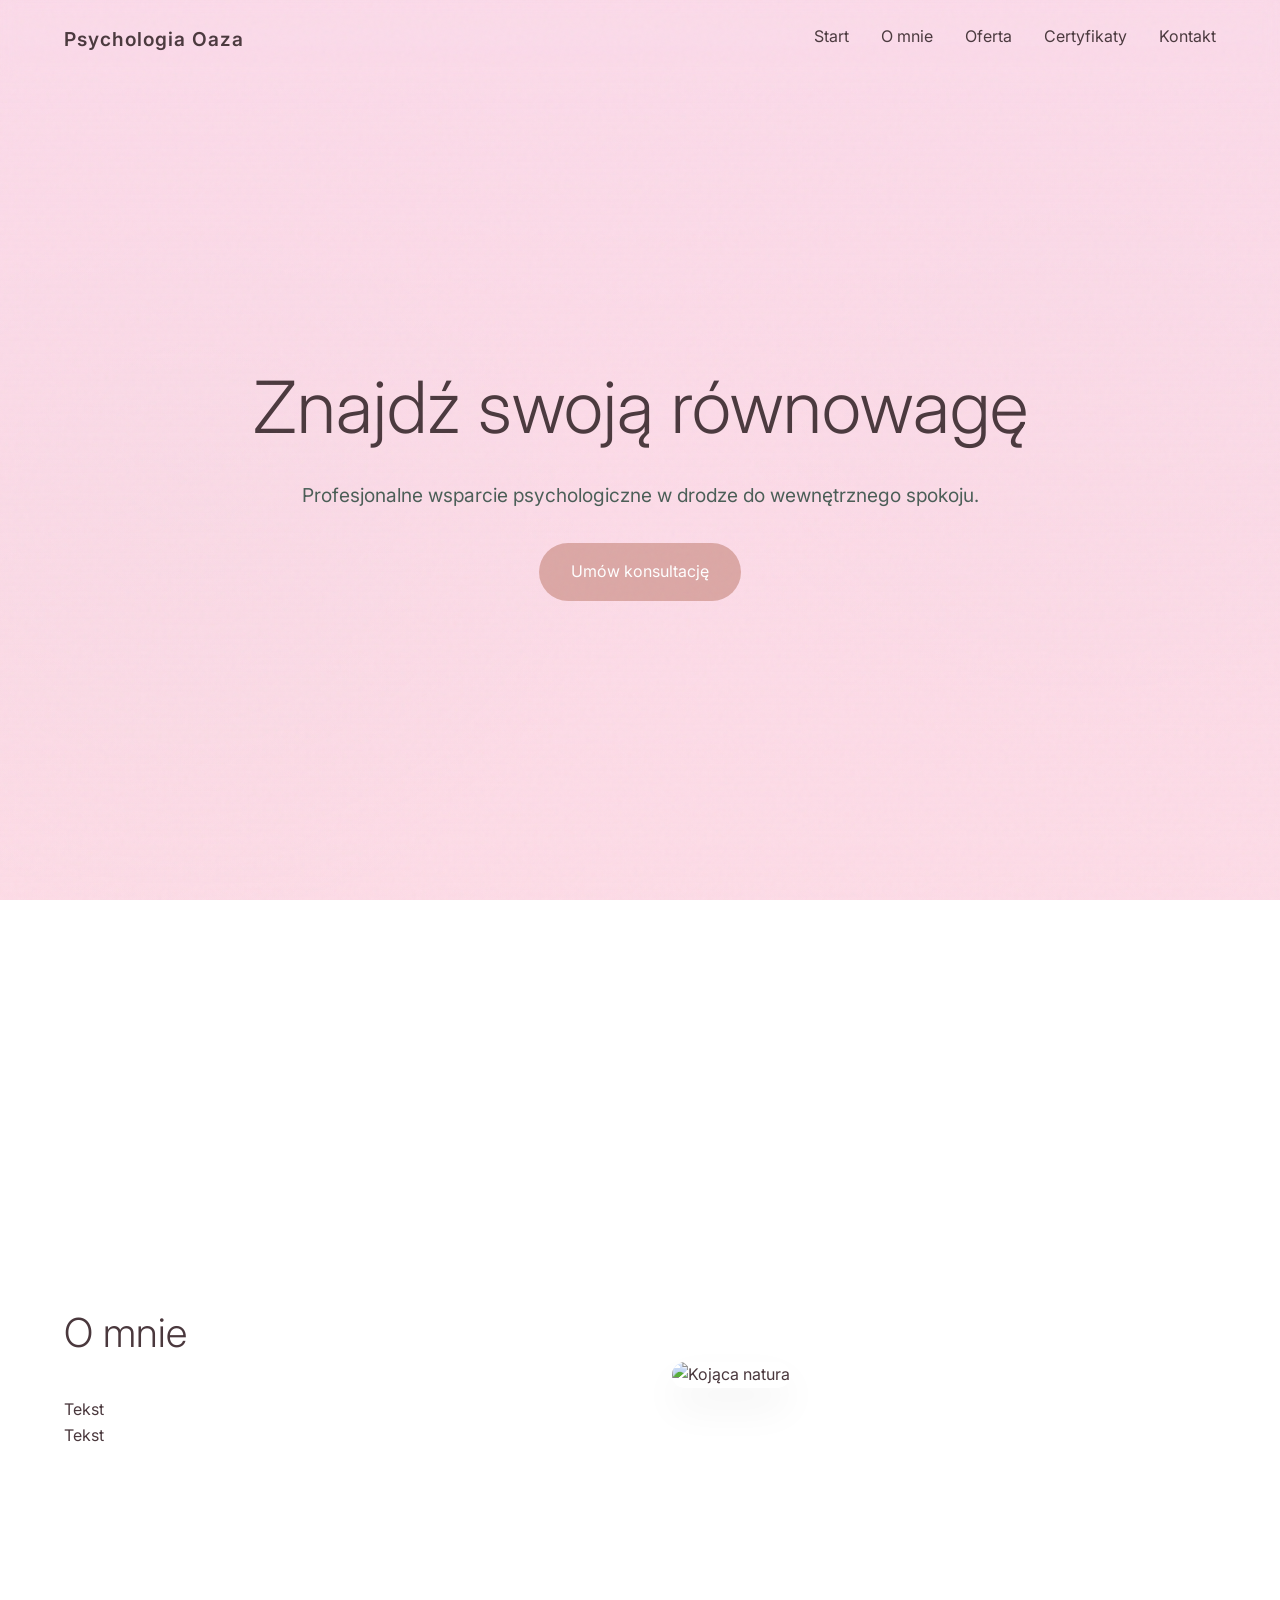
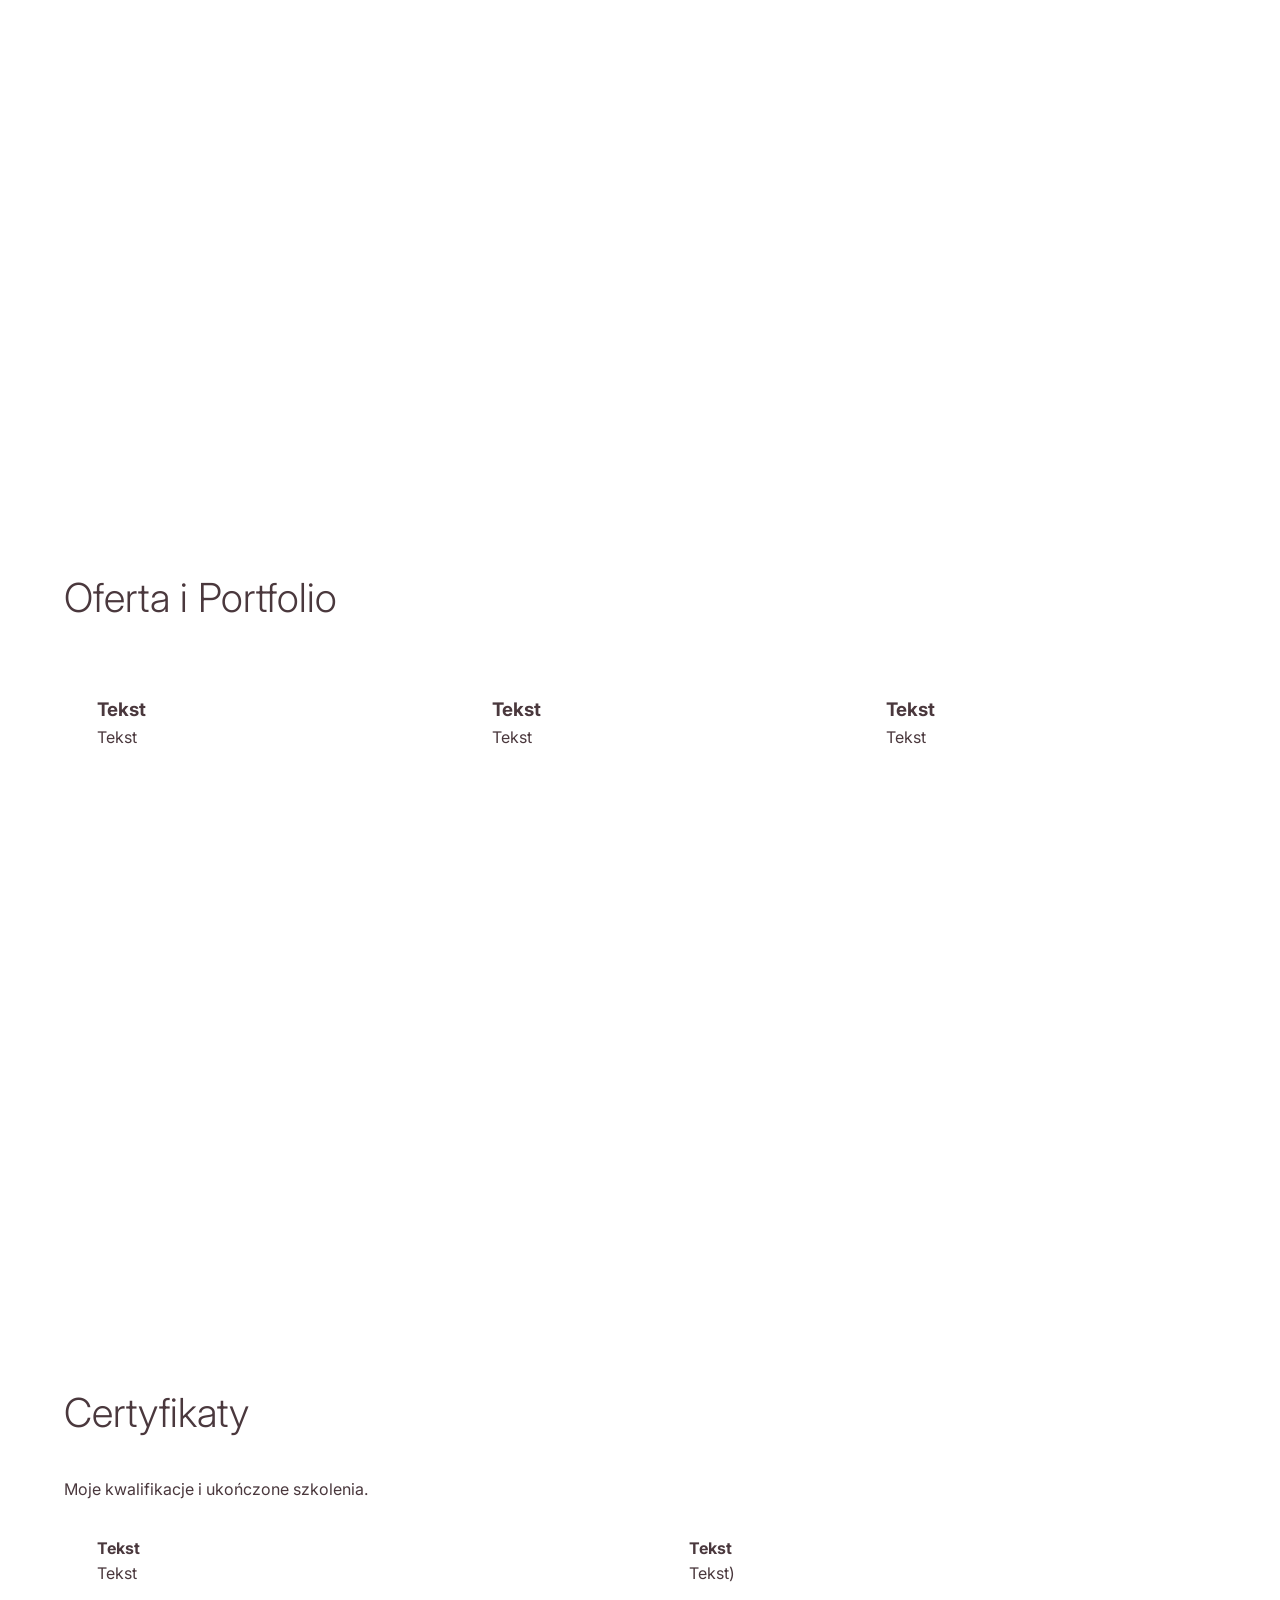
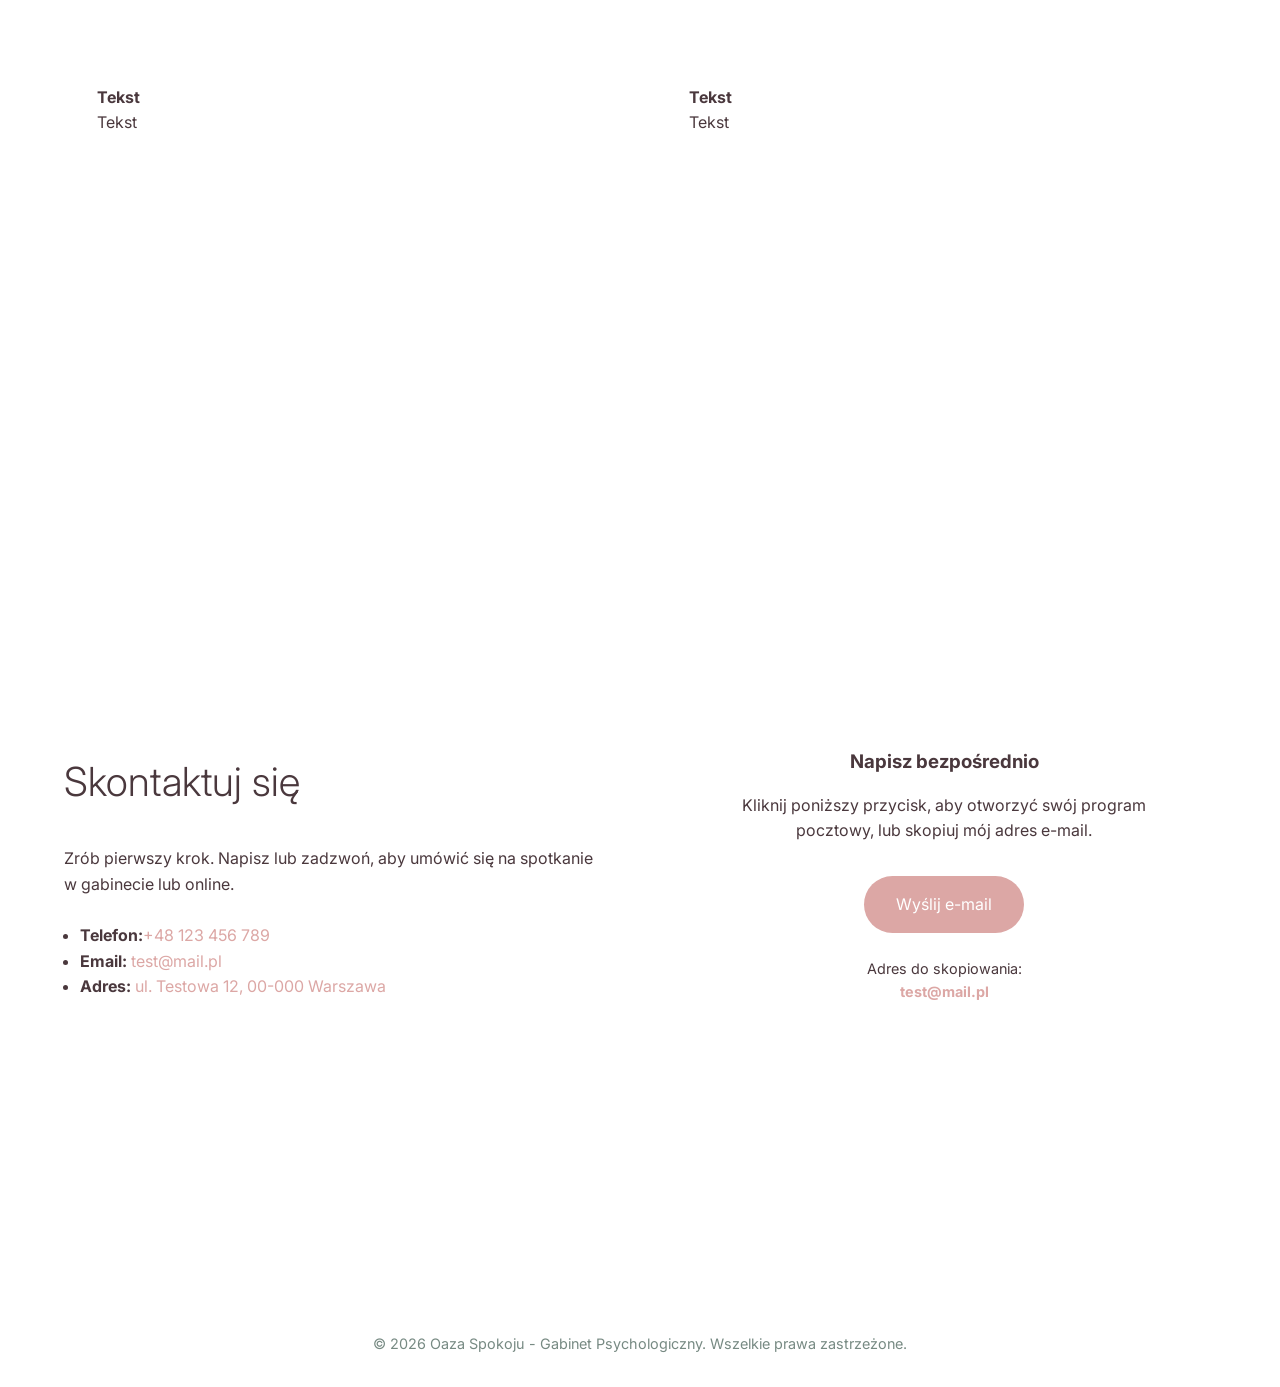
==== index.html @ 4f784d4c "Pierwsza wersja strony testowa" ====
<!DOCTYPE html>
<html lang="pl">
<head>
    <meta charset="UTF-8">
    <meta name="viewport" content="width=device-width, initial-scale=1.0">
    <title>Oaza Spokoju | Psycholog</title>
    <link rel="stylesheet" href="style.css">
    <link href="https://fonts.googleapis.com/css2?family=Inter:wght@300;400;600&display=swap" rel="stylesheet">
</head>
<body>

    <nav class="navbar">
        <a href="#home" class="logo">Psychologia Oaza</a>
        <ul class="nav-links">
            <li><a href="#home">Start</a></li>
            <li><a href="#o-mnie">O mnie</a></li>
            <li><a href="#oferta">Oferta</a></li>
            <li><a href="#certyfikaty">Certyfikaty</a></li>
            <li><a href="#kontakt">Kontakt</a></li>
        </ul>
    </nav>

    <header id="home" class="hero section fade-in">
        <div class="hero-content">
            <h1>Znajdź swoją równowagę</h1>
            <p>Profesjonalne wsparcie psychologiczne w drodze do wewnętrznego spokoju.</p>
            <a href="#kontakt" class="btn">Umów konsultację</a>
        </div>
    </header>

    <section id="o-mnie" class="section fade-in">
        <div class="container dual-col">
            <div class="text-content">
                <h2>O mnie</h2>
                <p>Tekst</p>
                <p>Tekst</p>
            </div>
            <div class="image-content">
                <img src="https://images.unsplash.com/photo-1518173946687-a4c8892bbd9f?auto=format&fit=crop&w=800&q=80" alt="Kojąca natura">
            </div>
        </div>
    </section>

    <section id="oferta" class="section fade-in">
        <div class="container">
            <h2>Oferta i Portfolio</h2>
            <div class="grid-3">
                <div class="card">
                    <h3>Tekst</h3>
                    <p>Tekst</p>
                </div>
                <div class="card">
                    <h3>Tekst</h3>
                    <p>Tekst</p>
                </div>
                <div class="card">
                    <h3>Tekst</h3>
                    <p>Tekst</p>
                </div>
            </div>
        </div>
    </section>

    <section id="certyfikaty" class="section fade-in">
        <div class="container">
            <h2>Certyfikaty</h2>
            <p class="subtitle">Moje kwalifikacje i ukończone szkolenia.</p>
            <div class="grid-2">
                <div class="cert-item">
                    <h4>Tekst</h4>
                    <p>Tekst</p>
                </div>
                <div class="cert-item">
                    <h4>Tekst</h4>
                    <p>Tekst)</p>
                </div>
                <div class="cert-item">
                    <h4>Tekst</h4>
                    <p>Tekst</p>
                </div>
                <div class="cert-item">
                    <h4>Tekst</h4>
                    <p>Tekst</p>
                </div>
            </div>
        </div>
    </section>

    <section id="kontakt" class="section fade-in">
        <div class="container dual-col">
            <div class="text-content">
                <h2>Skontaktuj się</h2>
                <p>Zrób pierwszy krok. Napisz lub zadzwoń, aby umówić się na spotkanie w gabinecie lub online.</p>
                <br>
                <div style="margin-left: 1rem;">
                <ul class="contact-info">
                    <li><strong>Telefon:</strong><a style="color: var(--accent); user-select: all;">+48 123 456 789</a></li>
                    <li><strong>Email:</strong> <a style="color: var(--accent); user-select: all;">test@mail.pl</a></li>
                    <li><strong>Adres:</strong> <a style="color: var(--accent); user-select: all;">ul. Testowa 12, 00-000 Warszawa</a></li>
                </ul>
                </div>
            </div>
            <div class="form-content">
                <div class="card" style="text-align: center; padding: 3rem 2rem;">
                    <h3 style="margin-bottom: 1rem;">Napisz bezpośrednio</h3>
                    <p style="margin-bottom: 2rem;">Kliknij poniższy przycisk, aby otworzyć swój program pocztowy, lub skopiuj mój adres e-mail.</p>
        
                    <a href="mailto:test@mail.pl?subject=Konsultacja psychologiczna" class="btn">
                     Wyślij e-mail
                    </a>
        
                    <p style="margin-top: 1.5rem; font-size: 0.9rem;">
                         Adres do skopiowania:<br>
                    <strong style="color: var(--accent); user-select: all;">test@mail.pl</strong>
                    </p>
                </div>
            </div>
        </div>
    </section>

    <footer>
        <p>&copy; 2026 Oaza Spokoju - Gabinet Psychologiczny. Wszelkie prawa zastrzeżone.</p>
    </footer>

    <script src="script.js"></script>
</body>
</html>
---- style.css ----
:root {
    /* Paleta: Pastelowa Akwarela / Różana Oaza */
    --bg-color: #fdfafb;         /* Bardzo jasny, rozbielony pudrowy róż */
    --text-main: #4a383d;        /* Głęboki, zgaszony brudny róż/brąz do tekstów */
    --accent: #dca7a5;           /* Ciepły, pastelowy różowy (przyciski, akcenty) */
    --card-bg: rgba(255, 255, 255, 0.6); /* Mleczne szkło pasujące do jasnego tła */
    --font: 'Inter', -apple-system, BlinkMacSystemFont, sans-serif;
}
* {
    margin: 0;
    padding: 0;
    box-sizing: border-box;
}

body {
    font-family: var(--font);
    color: var(--text-main);
    line-height: 1.6;
    scroll-behavior: smooth;
    overflow-x: hidden;
    
    /* Ustawienia wysokości i tła */
    min-height: 100vh;
    background: linear-gradient(-45deg, #fdfafb, #fbdae9, #ffc3d28e, #ffc8d296);
    background-size: 400% 400%;
    background-attachment: fixed; /* <-- To jest kluczowe! Zamraża gradient w oknie */
    animation: oddychanie 15s ease infinite;
}

/* Nawigacja Glassmorphism */
.navbar {
    position: fixed;
    top: 0;
    width: 100%;
    display: flex;
    justify-content: space-between;
    padding: 1.5rem 5%;
    background: #f4cbdd); /* Jasne, różane tło */
    backdrop-filter: blur(7px);
    -webkit-backdrop-filter: blur(7px);
    z-index: 1000;
}

.logo {
    font-weight: 600;
    font-size: 1.2rem;
    letter-spacing: 1px;
    text-decoration: none; /* Usuwa domyślne podkreślenie linku */
    color: var(--text-main); /* Wymusza kolor zgodny z resztą strony */
}

.nav-links {
    list-style: none;
    display: flex;
    gap: 2rem;
}

.nav-links a {
    text-decoration: none;
    color: var(--text-main);
    font-weight: 400;
    transition: color 0.3s ease;
}

.nav-links a:hover {
    color: var(--accent);
}

/* Sekcje */
.section {
    min-height: 100vh;
    padding: 100px 5% 50px;
    display: flex;
    align-items: center;
    justify-content: center;
}

.container {
    max-width: 1200px;
    width: 100%;
    margin: 0 auto;
}

.hero {
    background-image: linear-gradient(#fbdae9, #fbdae977), url('https://images.unsplash.com/photo-1605721911519-3dfeb3be25e7?auto=format&fit=crop&w=1920&q=80');
    background-size: cover;
    background-position: center;
    background-attachment: fixed;
    text-align: center;
}

/* Hero Section */
.hero h1 {
    font-size: 4.5rem;
    font-weight: 300;
    margin-bottom: 1rem;
    color: var(--text-main);
    text-shadow: none; /* Usuwamy czarny cień, który pasował tylko do Dark Mode */
}

.hero p {
    font-size: 1.2rem;
    margin-bottom: 2.5rem;
    color: #8c7379; /* Ciemniejszy, ciepły, zgaszony róż dla lepszej czytelności */
}

.hero p {
    font-size: 1.2rem;
    margin-bottom: 2rem;
    color: #4a5d56;
}

.btn {
    display: inline-block;
    padding: 1rem 2rem;
    background-color: var(--accent);
    color: white;
    text-decoration: none;
    border-radius: 30px;
    border: none;
    cursor: pointer;
    transition: transform 0.3s ease, box-shadow 0.3s ease;
}

.btn:hover {
    transform: translateY(-3px);
    box-shadow: 0 10px 20px rgba(94, 139, 126, 0.2);
}

/* Typografia */
h2 {
    font-size: 2.5rem;
    font-weight: 300;
    margin-bottom: 2rem;
}

/* Układy Grid/Flex */
.dual-col {
    display: grid;
    grid-template-columns: 1fr 1fr;
    gap: 4rem;
    align-items: center;
}

.image-content img {
    width: 100%;
    border-radius: 20px;
    box-shadow: 0 20px 40px rgba(0,0,0,0.05);
}

.grid-3 {
    display: grid;
    grid-template-columns: repeat(auto-fit, minmax(300px, 1fr));
    gap: 2rem;
}

.grid-2 {
    display: grid;
    grid-template-columns: repeat(auto-fit, minmax(400px, 1fr));
    gap: 2rem;
}

/* Karty i Formularze */
.card, .cert-item {
    background: var(--card-bg);
    padding: 2rem;
    border-radius: 20px;
    backdrop-filter: blur(5px);
    border: 1px solid rgba(255,255,255,0.5);
    transition: transform 0.4s ease, background 0.4s ease;
}

.card:hover, .cert-item:hover {
    transform: translateY(-10px);
    background: rgba(255, 255, 255, 0.08); /* Lekkie rozjaśnienie ciemnego szkła */
}

form {
    display: flex;
    flex-direction: column;
    gap: 1rem;
}

input, textarea {
    width: 100%;
    padding: 1.2rem;
    border: 1px solid rgba(74, 56, 61, 0.15);
    border-radius: 12px;
    background: rgba(255, 255, 255, 0.6);
    font-family: var(--font);
    font-size: 1rem;
    color: var(--text-main);
    outline: none;
    transition: border-color 0.3s ease, background 0.3s ease;
}

input:focus, textarea:focus {
    border-color: var(--accent);
}

footer {
    text-align: center;
    padding: 2rem;
    font-size: 0.9rem;
    color: #778a83;
}

/* Animacje Lusion-lite */
.fade-in {
    opacity: 0;
    transform: translateY(40px);
    transition: opacity 1s cubic-bezier(0.16, 1, 0.3, 1), transform 1s cubic-bezier(0.16, 1, 0.3, 1);
}

.fade-in.visible {
    opacity: 1;
    transform: translateY(0);
}

/* Responsywność */
@media (max-width: 768px) {
    .dual-col { grid-template-columns: 1fr; }
    .hero h1 { font-size: 2.5rem; }
    .nav-links { display: none; /* W wersji pro ukryte, można dodać hamburger menu */ }
}

/* Tworzy delikatne, rozmyte "światła" w tle */
body::before {
    content: "";
    position: fixed;
    top: 0; 
    left: 0;
    width: 100vw;
    height: 100vh;
    background: 
        radial-gradient(circle at 15% 50%, rgba(127, 174, 159, 0.08), transparent 40%),
        radial-gradient(circle at 85% 30%, rgba(127, 174, 159, 0.06), transparent 40%);
    z-index: -1; /* Trzyma poświaty pod tekstem */
    pointer-events: none;
}

/* Nakłada organiczny, elegancki mikroszum na całą stronę (jak w Lusion) */
body::after {
    content: "";
    position: fixed;
    top: 0; 
    left: 0; 
    width: 100%; 
    height: 100%;
    background-image: url("data:image/svg+xml,%3Csvg viewBox='0 0 200 200' xmlns='http://www.w3.org/2000/svg'%3E%3Cfilter id='noiseFilter'%3E%3CfeTurbulence type='fractalNoise' baseFrequency='0.85' numOctaves='3' stitchTiles='stitch'/%3E%3C/filter%3E%3Crect width='100%25' height='100%25' filter='url(%23noiseFilter)' opacity='0.04'/%3E%3C/svg%3E");
    pointer-events: none;
    z-index: 9999; /* Szum jest na samej górze, ale można przez niego klikać */
}
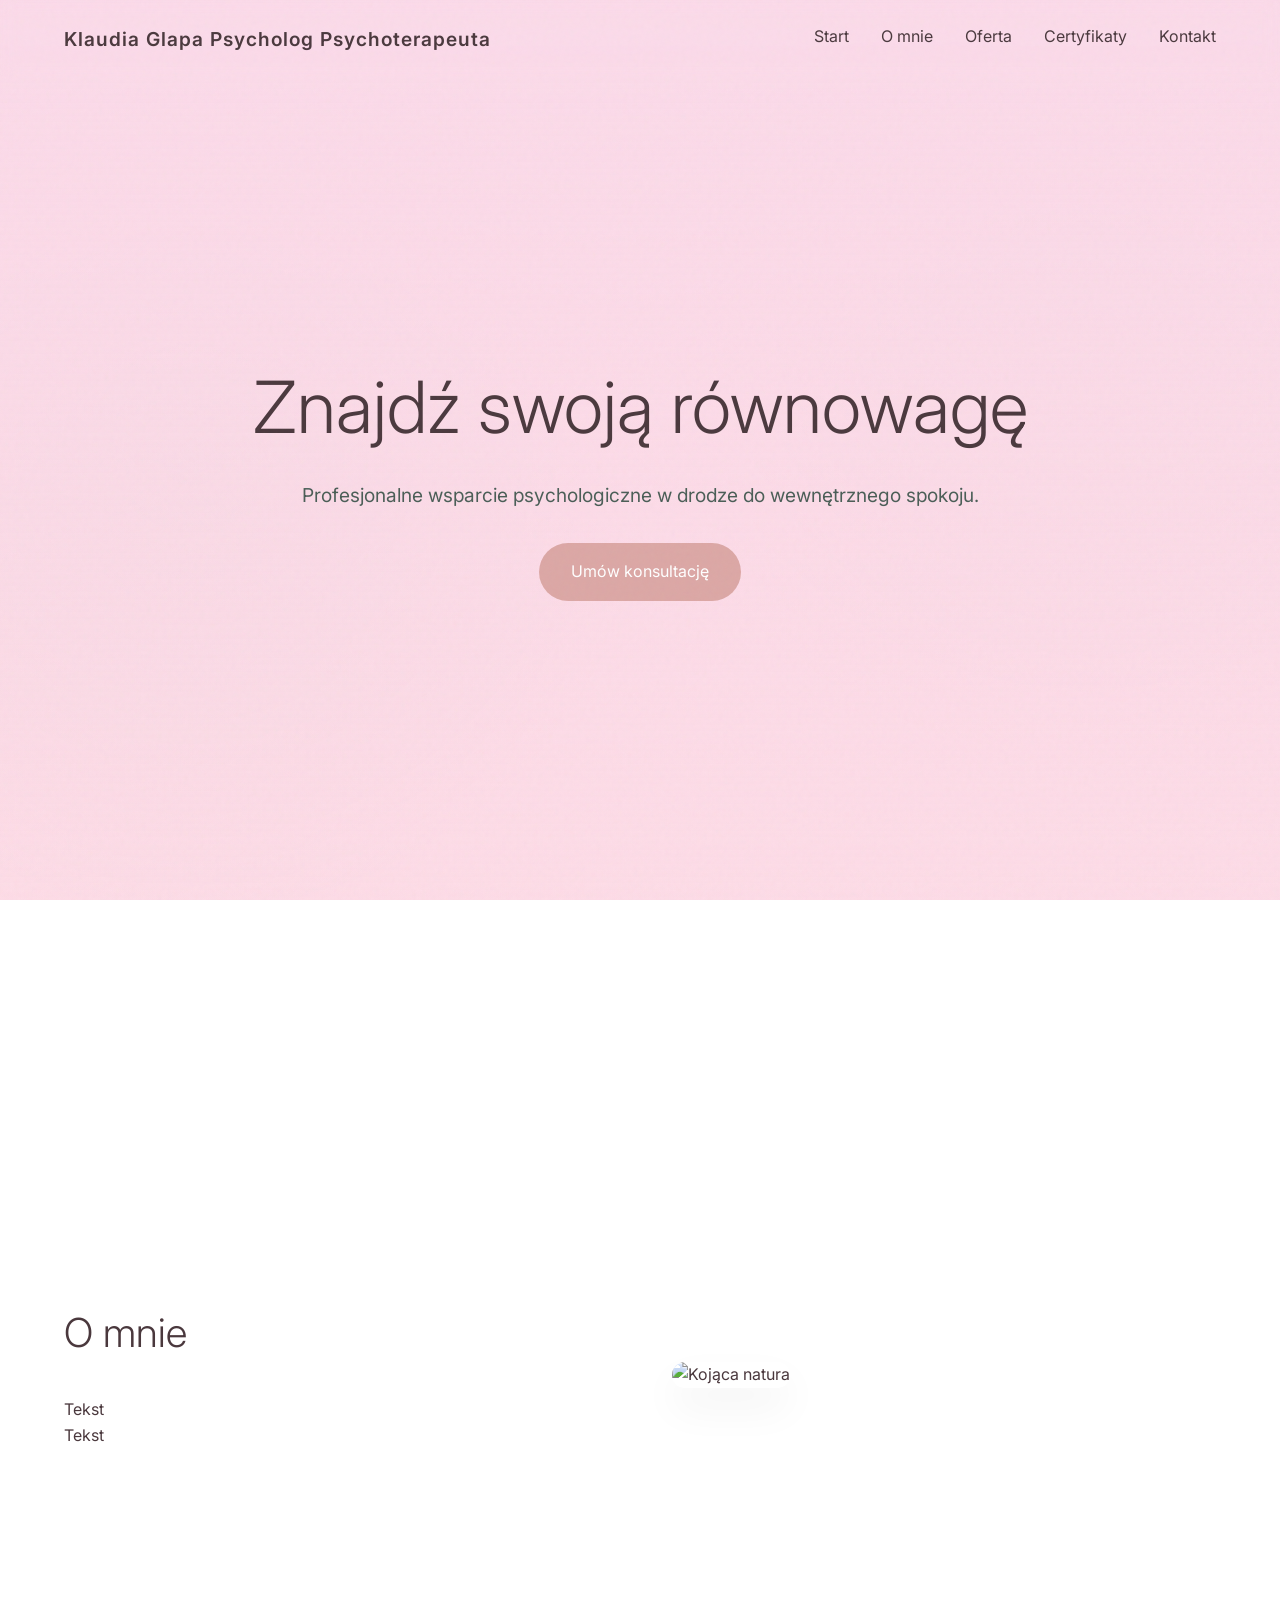
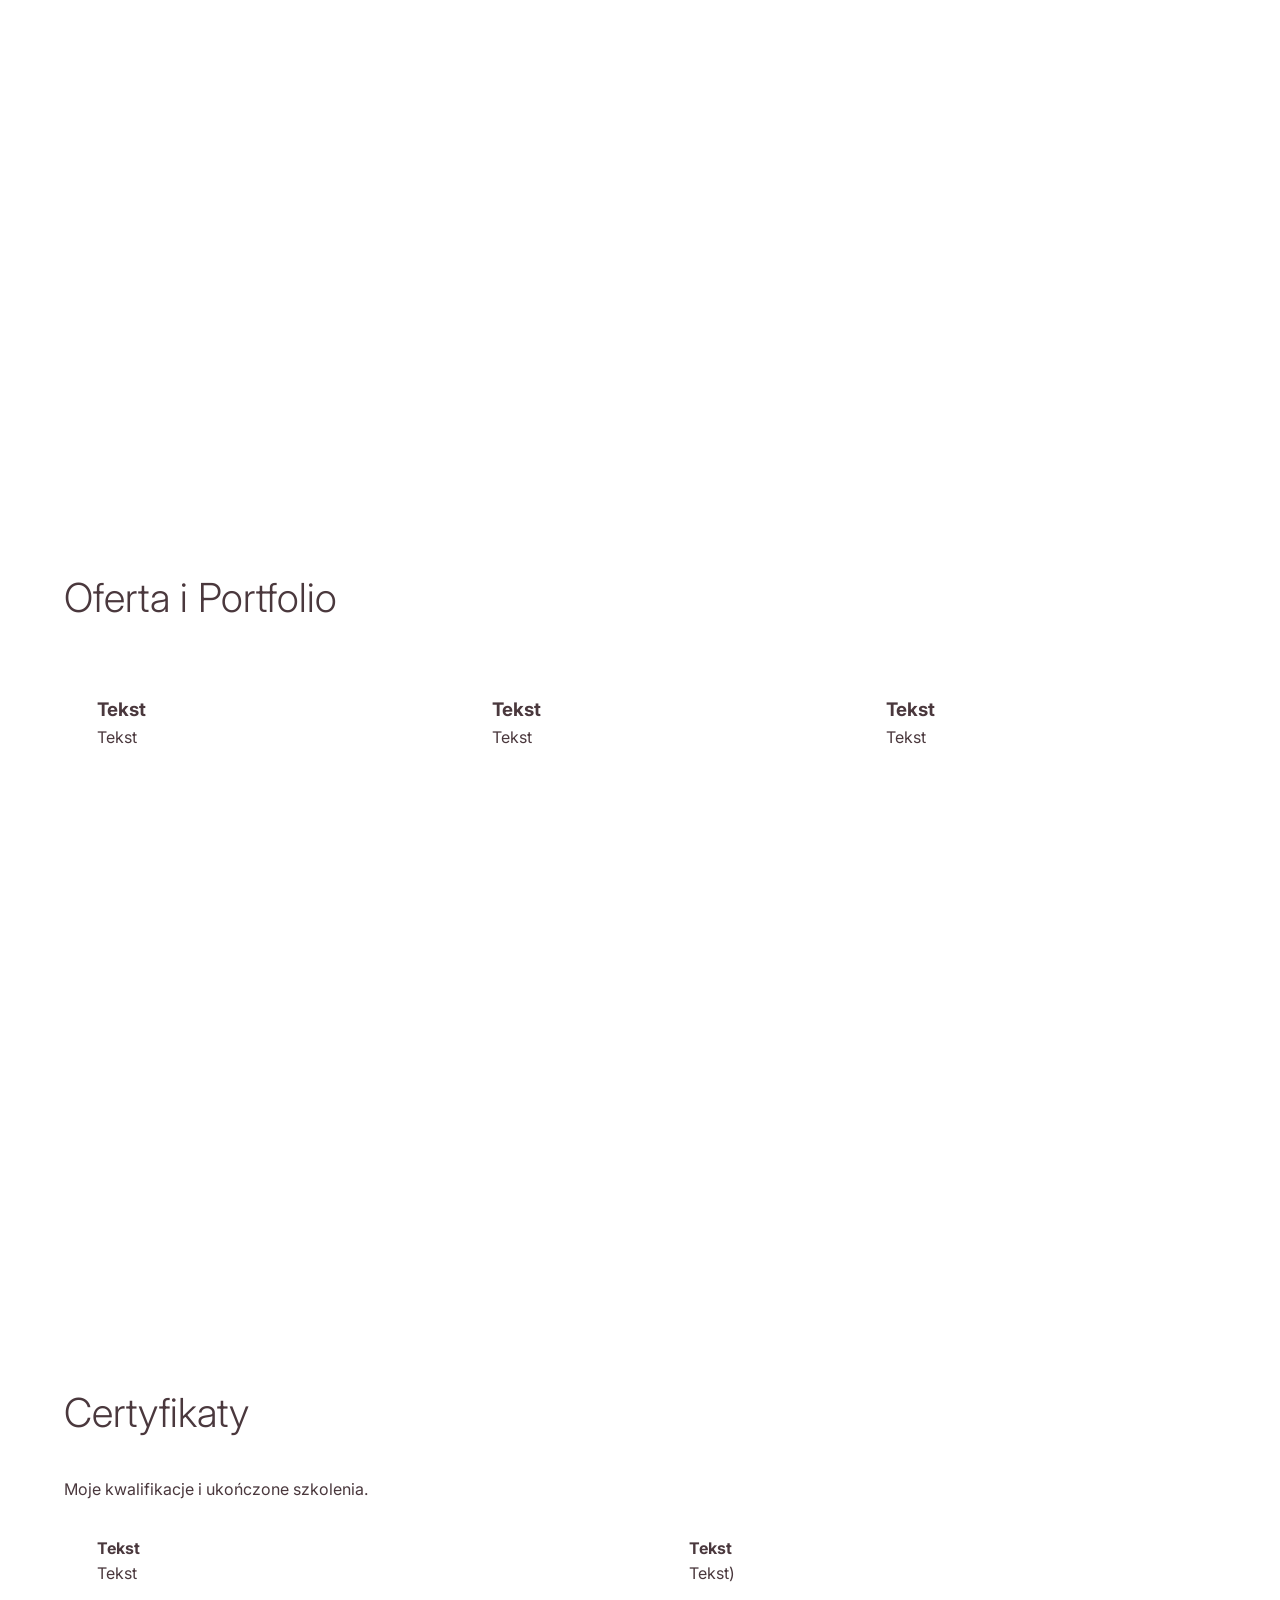
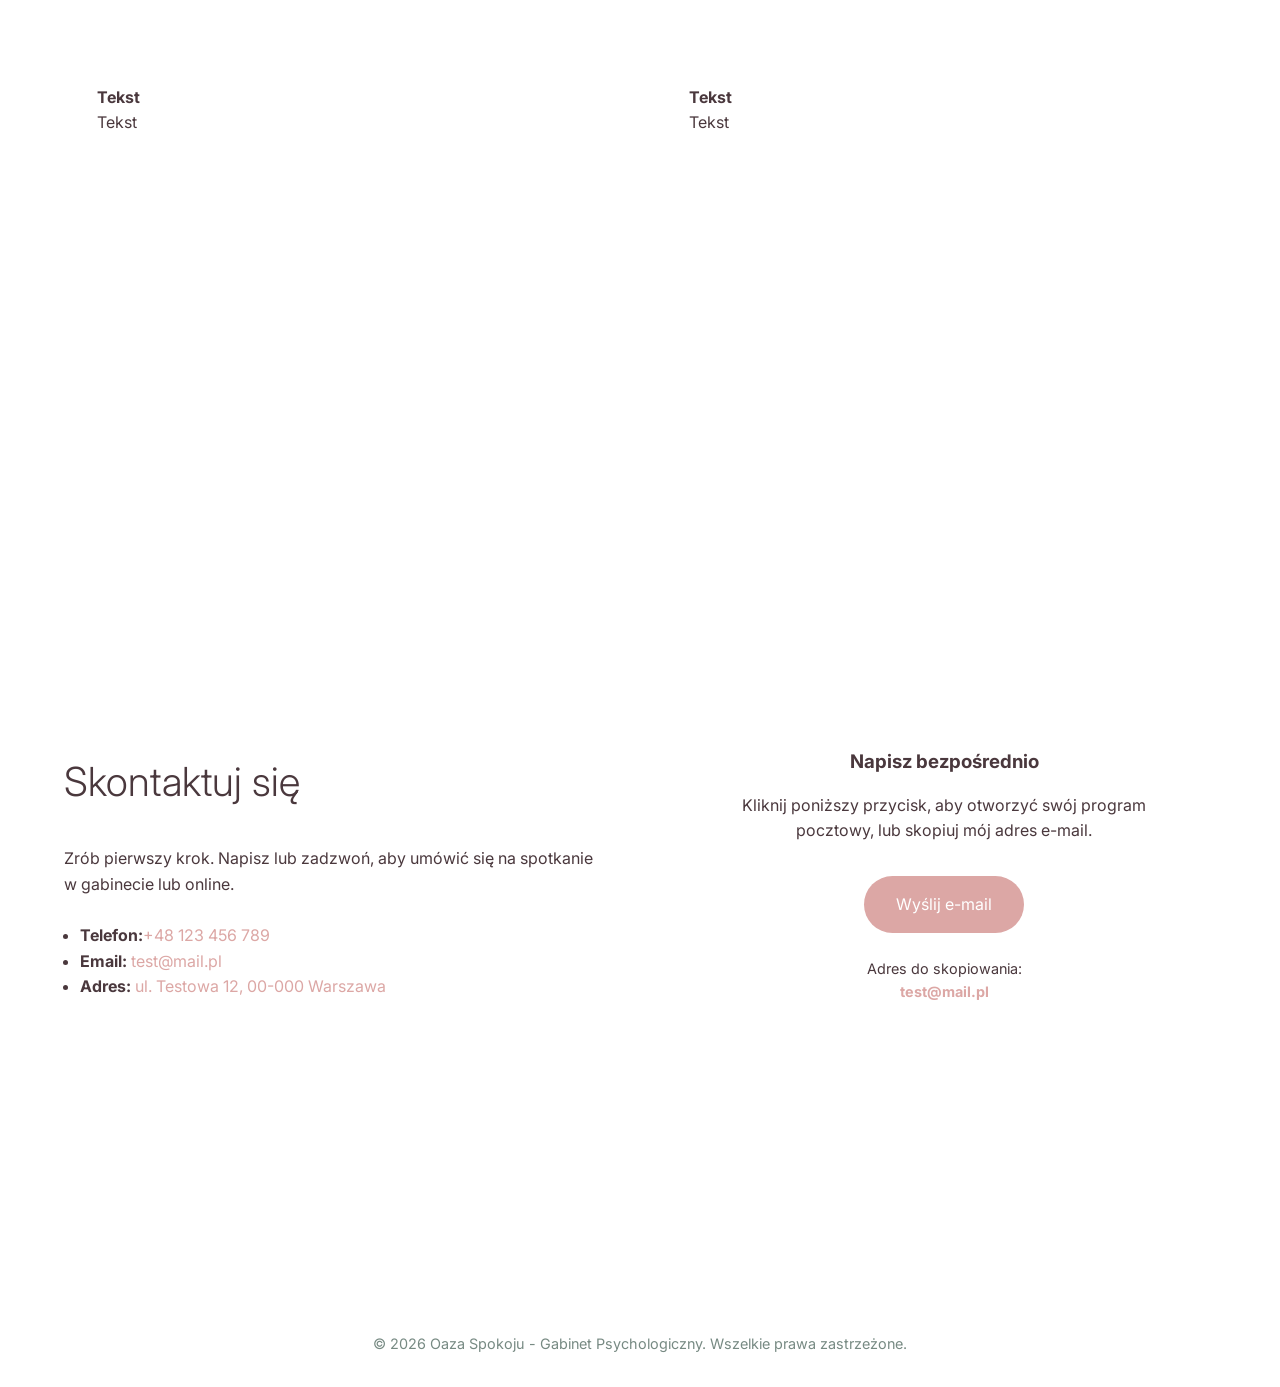
==== commit 29974e33: "Update index.html" ====
--- a/index.html
+++ b/index.html
@@ -3,14 +3,14 @@
 <head>
     <meta charset="UTF-8">
     <meta name="viewport" content="width=device-width, initial-scale=1.0">
-    <title>Oaza Spokoju | Psycholog</title>
+    <title>Klaudia Glapa | Psycholog</title>
     <link rel="stylesheet" href="style.css">
     <link href="https://fonts.googleapis.com/css2?family=Inter:wght@300;400;600&display=swap" rel="stylesheet">
 </head>
 <body>
 
     <nav class="navbar">
-        <a href="#home" class="logo">Psychologia Oaza</a>
+        <a href="#home" class="logo">Klaudia Glapa Psycholog Psychoterapeuta</a>
         <ul class="nav-links">
             <li><a href="#home">Start</a></li>
             <li><a href="#o-mnie">O mnie</a></li>
@@ -124,4 +124,4 @@
 
     <script src="script.js"></script>
 </body>
-</html>+</html>
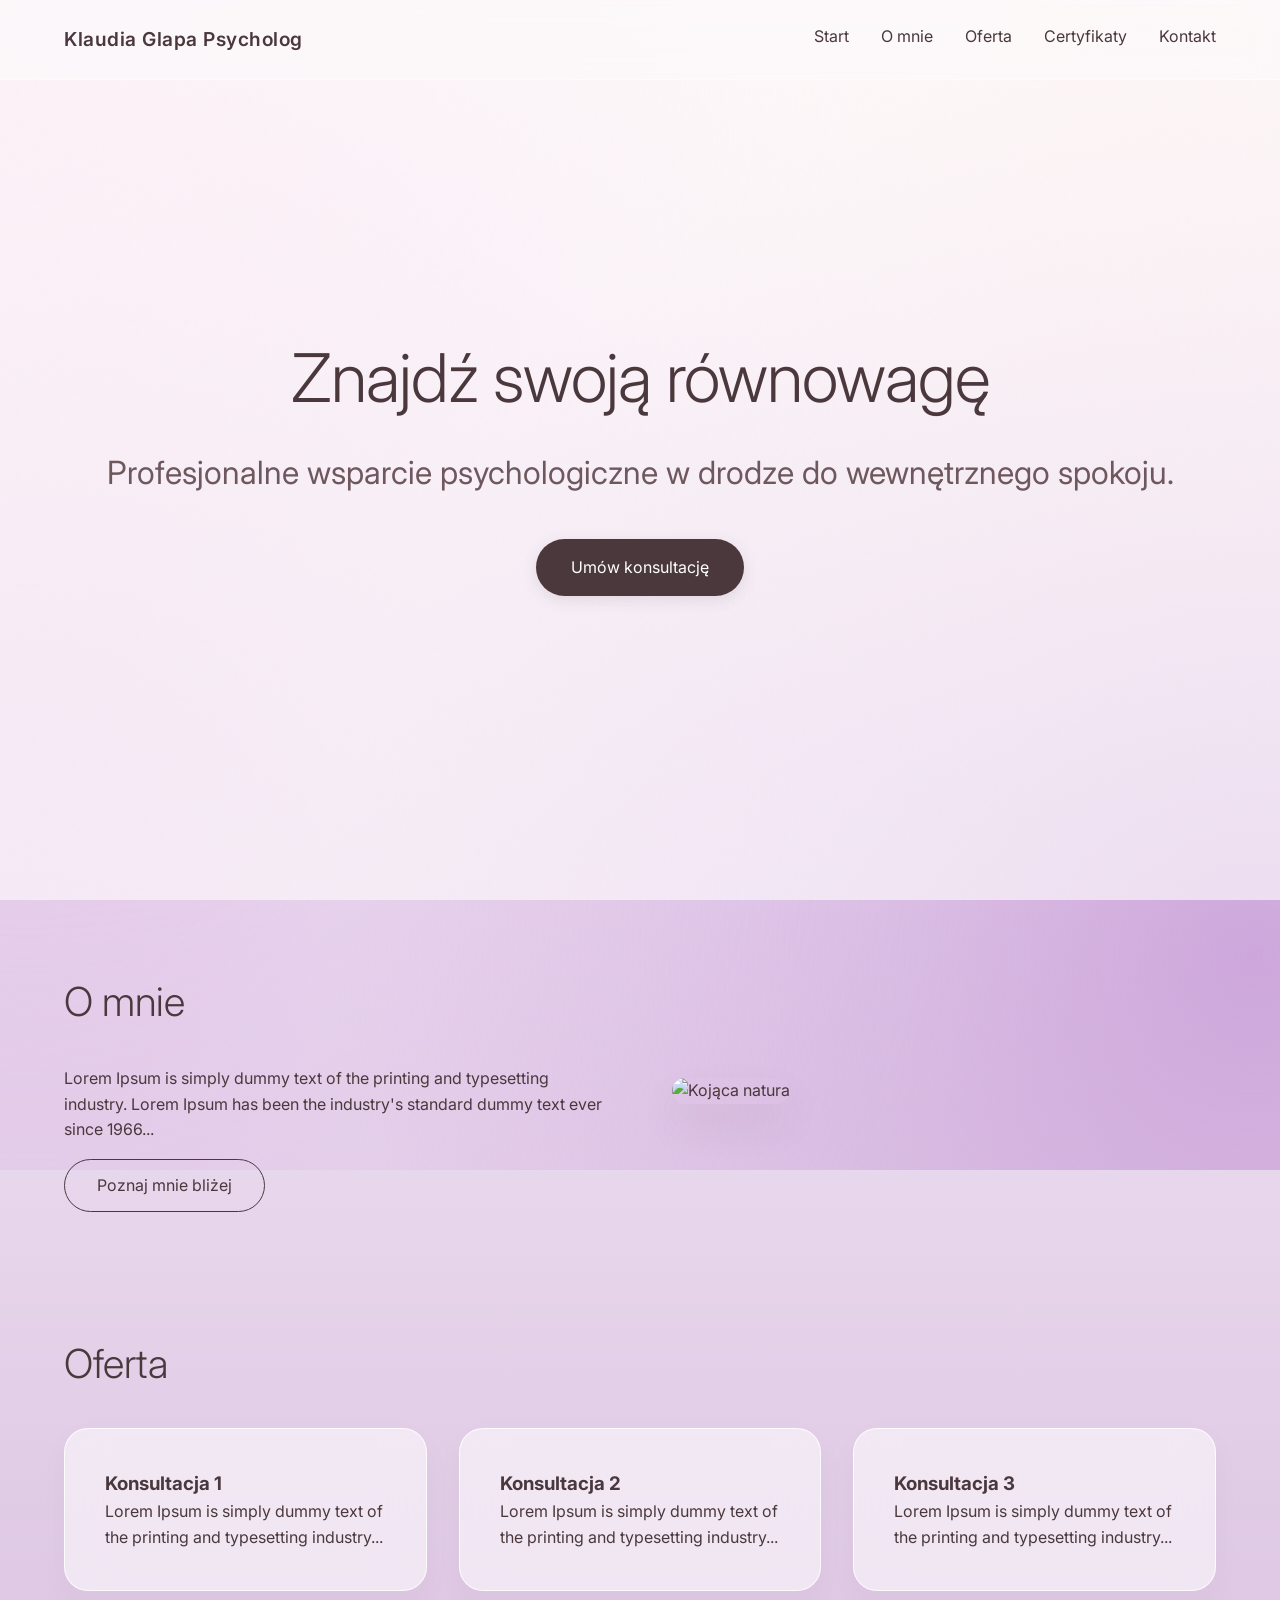
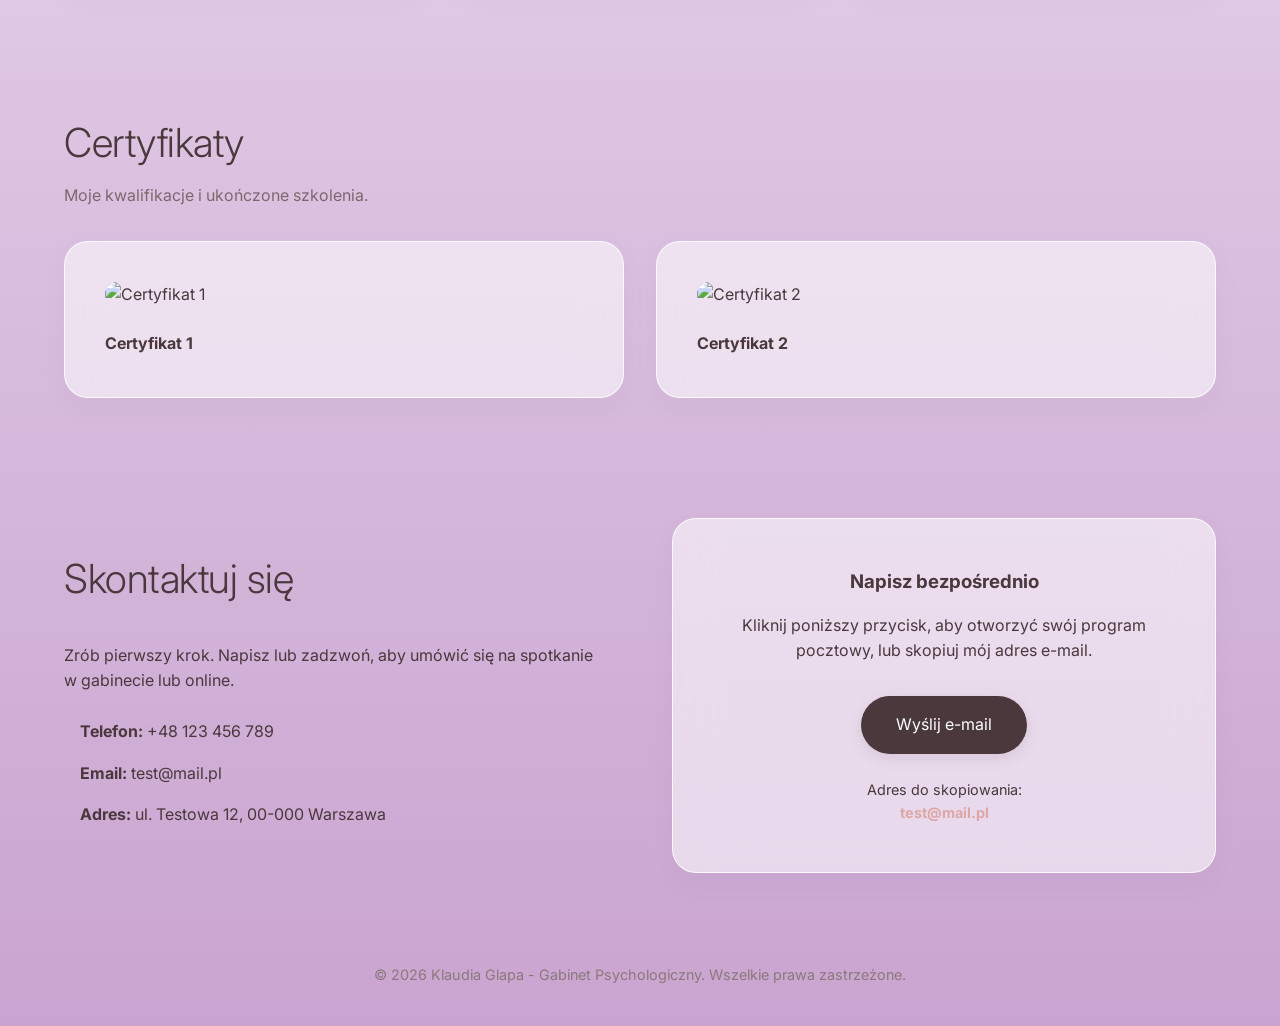
==== commit f714fc63: "Site changes" ====
--- a/index.html
+++ b/index.html
@@ -10,13 +10,13 @@
 <body>
 
     <nav class="navbar">
-        <a href="#home" class="logo">Klaudia Glapa Psycholog Psychoterapeuta</a>
+        <a href="index.html" class="logo">Klaudia Glapa Psycholog</a>
         <ul class="nav-links">
-            <li><a href="#home">Start</a></li>
-            <li><a href="#o-mnie">O mnie</a></li>
-            <li><a href="#oferta">Oferta</a></li>
-            <li><a href="#certyfikaty">Certyfikaty</a></li>
-            <li><a href="#kontakt">Kontakt</a></li>
+            <li><a href="index.html#home">Start</a></li>
+            <li><a href="index.html#o-mnie">O mnie</a></li>
+            <li><a href="index.html#oferta">Oferta</a></li>
+            <li><a href="index.html#certyfikaty">Certyfikaty</a></li>
+            <li><a href="index.html#kontakt">Kontakt</a></li>
         </ul>
     </nav>
 
@@ -24,7 +24,7 @@
         <div class="hero-content">
             <h1>Znajdź swoją równowagę</h1>
             <p>Profesjonalne wsparcie psychologiczne w drodze do wewnętrznego spokoju.</p>
-            <a href="#kontakt" class="btn">Umów konsultację</a>
+            <a href="index.html#kontakt" class="btn">Umów konsultację</a>
         </div>
     </header>
 
@@ -32,31 +32,31 @@
         <div class="container dual-col">
             <div class="text-content">
                 <h2>O mnie</h2>
-                <p>Tekst</p>
-                <p>Tekst</p>
+                <p>Lorem Ipsum is simply dummy text of the printing and typesetting industry. Lorem Ipsum has been the industry's standard dummy text ever since 1966...</p>
+                <a href="o-mnie.html" class="btn-outline">Poznaj mnie bliżej</a>
             </div>
             <div class="image-content">
-                <img src="https://images.unsplash.com/photo-1518173946687-a4c8892bbd9f?auto=format&fit=crop&w=800&q=80" alt="Kojąca natura">
+                <img src="https://images.unsplash.com/photo-1535957998253-26ae1ef29506?q=80&w=736&auto=format&fit=crop&ixlib=rb-4.1.0&ixid=M3wxMjA3fDB8MHxwaG90by1wYWdlfHx8fGVufDB8fHx8fA%3D%3D?auto=format&fit=crop&w=800&q=80" alt="Kojąca natura">
             </div>
         </div>
     </section>
 
     <section id="oferta" class="section fade-in">
         <div class="container">
-            <h2>Oferta i Portfolio</h2>
+            <h2>Oferta</h2>
             <div class="grid-3">
-                <div class="card">
-                    <h3>Tekst</h3>
-                    <p>Tekst</p>
-                </div>
-                <div class="card">
-                    <h3>Tekst</h3>
-                    <p>Tekst</p>
-                </div>
-                <div class="card">
-                    <h3>Tekst</h3>
-                    <p>Tekst</p>
-                </div>
+                <a href="konsultacja_1.html" class="card">
+                    <h3>Konsultacja 1</h3>
+                    <p>Lorem Ipsum is simply dummy text of the printing and typesetting industry...</p>
+                </a>
+                <a href="konsultacja_2.html" class="card">
+                    <h3>Konsultacja 2</h3>
+                    <p>Lorem Ipsum is simply dummy text of the printing and typesetting industry...</p>
+                </a>
+                <a href="konsultacja_3.html" class="card">
+                    <h3>Konsultacja 3</h3>
+                    <p>Lorem Ipsum is simply dummy text of the printing and typesetting industry...</p>
+                </a>
             </div>
         </div>
     </section>
@@ -66,22 +66,14 @@
             <h2>Certyfikaty</h2>
             <p class="subtitle">Moje kwalifikacje i ukończone szkolenia.</p>
             <div class="grid-2">
-                <div class="cert-item">
-                    <h4>Tekst</h4>
-                    <p>Tekst</p>
-                </div>
-                <div class="cert-item">
-                    <h4>Tekst</h4>
-                    <p>Tekst)</p>
-                </div>
-                <div class="cert-item">
-                    <h4>Tekst</h4>
-                    <p>Tekst</p>
-                </div>
-                <div class="cert-item">
-                    <h4>Tekst</h4>
-                    <p>Tekst</p>
-                </div>
+                <a href="certyfikaty.html" class="cert-item">
+                    <img src="https://images.unsplash.com/photo-1544928147-79a2dbc1f389?auto=format&fit=crop&w=600&q=80" alt="Certyfikat 1">
+                    <h4>Certyfikat 1</h4>
+                </a>
+                <a href="certyfikaty.html" class="cert-item">
+                    <img src="https://images.unsplash.com/photo-1540331547168-8b63109225b7?q=80&w=719&auto=format&fit=crop&ixlib=rb-4.1.0&ixid=M3wxMjA3fDB8MHxwaG90by1wYWdlfHx8fGVufDB8fHx8fA%3D%3D?auto=format&fit=crop&w=600&q=80" alt="Certyfikat 2">
+                    <h4>Certyfikat 2</h4>
+                </a>
             </div>
         </div>
     </section>
@@ -94,9 +86,9 @@
                 <br>
                 <div style="margin-left: 1rem;">
                 <ul class="contact-info">
-                    <li><strong>Telefon:</strong><a style="color: var(--accent); user-select: all;">+48 123 456 789</a></li>
-                    <li><strong>Email:</strong> <a style="color: var(--accent); user-select: all;">test@mail.pl</a></li>
-                    <li><strong>Adres:</strong> <a style="color: var(--accent); user-select: all;">ul. Testowa 12, 00-000 Warszawa</a></li>
+                    <li><strong>Telefon: </strong><a style="user-select: all;">+48 123 456 789</a></li>
+                    <li><strong>Email: </strong> <a style=" user-select: all;">test@mail.pl</a></li>
+                    <li><strong>Adres: </strong> <a style=" user-select: all;">ul. Testowa 12, 00-000 Warszawa</a></li>
                 </ul>
                 </div>
             </div>
@@ -119,9 +111,9 @@
     </section>
 
     <footer>
-        <p>&copy; 2026 Oaza Spokoju - Gabinet Psychologiczny. Wszelkie prawa zastrzeżone.</p>
+        <p>&copy; 2026 Klaudia Glapa - Gabinet Psychologiczny. Wszelkie prawa zastrzeżone.</p>
     </footer>
 
     <script src="script.js"></script>
 </body>
-</html>
+</html>
--- a/style.css
+++ b/style.css
@@ -1,11 +1,15 @@
 :root {
-    /* Paleta: Pastelowa Akwarela / Różana Oaza */
-    --bg-color: #fdfafb;         /* Bardzo jasny, rozbielony pudrowy róż */
-    --text-main: #4a383d;        /* Głęboki, zgaszony brudny róż/brąz do tekstów */
-    --accent: #dca7a5;           /* Ciepły, pastelowy różowy (przyciski, akcenty) */
-    --card-bg: rgba(255, 255, 255, 0.6); /* Mleczne szkło pasujące do jasnego tła */
+
+    --bg-top: #fdfafb;
+    --bg-mid: #ede0f1;
+    --bg-bottom: #c9a4d0;
+    
+    --text-main: #4a383d;        
+    --accent: #dca7a5;           
+    --card-bg: rgba(255, 255, 255, 0.55);
     --font: 'Inter', -apple-system, BlinkMacSystemFont, sans-serif;
 }
+
 * {
     margin: 0;
     padding: 0;
@@ -18,16 +22,62 @@
     line-height: 1.6;
     scroll-behavior: smooth;
     overflow-x: hidden;
+    min-height: 100vh;
     
-    /* Ustawienia wysokości i tła */
-    min-height: 100vh;
-    background: linear-gradient(-45deg, #fdfafb, #fbdae9, #ffc3d28e, #ffc8d296);
-    background-size: 400% 400%;
-    background-attachment: fixed; /* <-- To jest kluczowe! Zamraża gradient w oknie */
-    animation: oddychanie 15s ease infinite;
-}
-
-/* Nawigacja Glassmorphism */
+    background: linear-gradient(to bottom, 
+        var(--bg-top) 0%, 
+        var(--bg-mid) 35%, 
+        var(--bg-bottom) 100%
+    );
+    background-repeat: no-repeat;
+    position: relative;
+}
+
+
+body::before {
+    content: "";
+    position: fixed;
+    top: -30%;
+    left: -30%;
+    width: 160vw;
+    height: 160vh;
+    background: 
+        radial-gradient(circle at 20% 25%, rgba(251, 218, 233, 0.6) 0%, transparent 45%),
+        radial-gradient(circle at 75% 25%, rgba(255, 227, 218, 0.45) 0%, transparent 40%),
+        radial-gradient(circle at 20% 70%, rgba(215, 175, 225, 0.5) 0%, transparent 50%),
+        radial-gradient(circle at 80% 85%, rgba(185, 130, 205, 0.6) 0%, transparent 45%); 
+    z-index: -2;
+    pointer-events: none;
+    animation: ambientFloat 22s ease-in-out infinite alternate;
+    will-change: transform;
+}
+
+body::after {
+    content: "";
+    position: fixed;
+    top: 0; 
+    left: 0; 
+    width: 100%; 
+    height: 100%;
+    background-image: url("data:image/svg+xml,%3Csvg viewBox='0 0 200 200' xmlns='http://www.w3.org/2000/svg'%3E%3Cfilter id='noiseFilter'%3E%3CfeTurbulence type='fractalNoise' baseFrequency='0.8' numOctaves='3' stitchTiles='stitch'/%3E%3C/filter%3E%3Crect width='100%25' height='100%25' filter='url(%23noiseFilter)' opacity='0.035'/%3E%3C/svg%3E");
+    pointer-events: none;
+    z-index: -1;
+}
+
+
+@keyframes ambientFloat {
+    0% {
+        transform: translate(0, 0) scale(1) rotate(0deg);
+    }
+    50% {
+        transform: translate(-3%, 4%) scale(1.04) rotate(2deg);
+    }
+    100% {
+        transform: translate(3%, -2%) scale(0.98) rotate(-1deg);
+    }
+}
+
+
 .navbar {
     position: fixed;
     top: 0;
@@ -35,18 +85,19 @@
     display: flex;
     justify-content: space-between;
     padding: 1.5rem 5%;
-    background: #f4cbdd); /* Jasne, różane tło */
-    backdrop-filter: blur(7px);
-    -webkit-backdrop-filter: blur(7px);
+    background: rgba(253, 250, 251, 0.7);
+    backdrop-filter: blur(16px);
+    -webkit-backdrop-filter: blur(16px);
+    border-bottom: 1px solid rgba(255, 255, 255, 0.4);
     z-index: 1000;
 }
 
 .logo {
     font-weight: 600;
     font-size: 1.2rem;
-    letter-spacing: 1px;
-    text-decoration: none; /* Usuwa domyślne podkreślenie linku */
-    color: var(--text-main); /* Wymusza kolor zgodny z resztą strony */
+    letter-spacing: 0.5px;
+    text-decoration: none;
+    color: var(--text-main);
 }
 
 .nav-links {
@@ -66,13 +117,13 @@
     color: var(--accent);
 }
 
-/* Sekcje */
+
 .section {
-    min-height: 100vh;
-    padding: 100px 5% 50px;
+    padding: 70px 5% 50px; 
     display: flex;
     align-items: center;
     justify-content: center;
+    scroll-margin-top: 90px;
 }
 
 .container {
@@ -81,50 +132,49 @@
     margin: 0 auto;
 }
 
+
 .hero {
-    background-image: linear-gradient(#fbdae9, #fbdae977), url('https://images.unsplash.com/photo-1605721911519-3dfeb3be25e7?auto=format&fit=crop&w=1920&q=80');
+    min-height: 100vh;
+    background-image: linear-gradient(rgba(253, 250, 251, 0.65), rgba(253, 250, 251, 0.65)), 
+                      url('https://images.unsplash.com/photo-1458929526027-052f5d6a3c5e?q=80&w=1170&auto=format&fit=crop&ixlib=rb-4.1.0&ixid=M3wxMjA3fDB8MHxwaG90by1wYWdlfHx8fGVufDB8fHx8fA%3D%3D?auto=format&fit=crop&w=1920&q=80');
     background-size: cover;
     background-position: center;
     background-attachment: fixed;
     text-align: center;
 }
 
-/* Hero Section */
 .hero h1 {
-    font-size: 4.5rem;
+    font-size: 4.2rem;
     font-weight: 300;
     margin-bottom: 1rem;
     color: var(--text-main);
-    text-shadow: none; /* Usuwamy czarny cień, który pasował tylko do Dark Mode */
+    letter-spacing: -1px;
 }
 
 .hero p {
-    font-size: 1.2rem;
+    font-size: 2rem;
     margin-bottom: 2.5rem;
-    color: #8c7379; /* Ciemniejszy, ciepły, zgaszony róż dla lepszej czytelności */
-}
-
-.hero p {
-    font-size: 1.2rem;
-    margin-bottom: 2rem;
-    color: #4a5d56;
+    color: #6e585d;
 }
 
 .btn {
     display: inline-block;
-    padding: 1rem 2rem;
-    background-color: var(--accent);
-    color: white;
+    padding: 1rem 2.2rem;
+    background-color: var(--text-main);
+    color: #ffffff;
     text-decoration: none;
     border-radius: 30px;
     border: none;
+    font-weight: 400;
     cursor: pointer;
-    transition: transform 0.3s ease, box-shadow 0.3s ease;
+    transition: all 0.3s cubic-bezier(0.16, 1, 0.3, 1);
+    box-shadow: 0 4px 15px rgba(74, 56, 61, 0.12);
 }
 
 .btn:hover {
-    transform: translateY(-3px);
-    box-shadow: 0 10px 20px rgba(94, 139, 126, 0.2);
+    transform: translateY(-2px);
+    background-color: #36282c;
+    box-shadow: 0 8px 25px rgba(74, 56, 61, 0.2);
 }
 
 /* Typografia */
@@ -132,6 +182,13 @@
     font-size: 2.5rem;
     font-weight: 300;
     margin-bottom: 2rem;
+    letter-spacing: -0.5px;
+}
+
+.subtitle {
+    margin-top: -1.5rem;
+    margin-bottom: 2rem;
+    color: #7d686d;
 }
 
 /* Układy Grid/Flex */
@@ -144,8 +201,8 @@
 
 .image-content img {
     width: 100%;
-    border-radius: 20px;
-    box-shadow: 0 20px 40px rgba(0,0,0,0.05);
+    border-radius: 24px;
+    box-shadow: 0 20px 40px rgba(74, 56, 61, 0.08);
 }
 
 .grid-3 {
@@ -156,60 +213,50 @@
 
 .grid-2 {
     display: grid;
-    grid-template-columns: repeat(auto-fit, minmax(400px, 1fr));
+    grid-template-columns: repeat(auto-fit, minmax(380px, 1fr));
     gap: 2rem;
 }
 
-/* Karty i Formularze */
+
 .card, .cert-item {
     background: var(--card-bg);
-    padding: 2rem;
-    border-radius: 20px;
-    backdrop-filter: blur(5px);
-    border: 1px solid rgba(255,255,255,0.5);
-    transition: transform 0.4s ease, background 0.4s ease;
+    padding: 2.5rem;
+    border-radius: 24px;
+    backdrop-filter: blur(20px);
+    -webkit-backdrop-filter: blur(20px);
+    border: 1px solid rgba(255, 255, 255, 0.8);
+    box-shadow: 0 10px 30px rgba(74, 56, 61, 0.03);
+    transition: transform 0.4s cubic-bezier(0.16, 1, 0.3, 1), 
+                box-shadow 0.4s cubic-bezier(0.16, 1, 0.3, 1),
+                background 0.4s ease;
 }
 
 .card:hover, .cert-item:hover {
-    transform: translateY(-10px);
-    background: rgba(255, 255, 255, 0.08); /* Lekkie rozjaśnienie ciemnego szkła */
-}
-
-form {
-    display: flex;
-    flex-direction: column;
-    gap: 1rem;
-}
-
-input, textarea {
-    width: 100%;
-    padding: 1.2rem;
-    border: 1px solid rgba(74, 56, 61, 0.15);
-    border-radius: 12px;
-    background: rgba(255, 255, 255, 0.6);
-    font-family: var(--font);
-    font-size: 1rem;
-    color: var(--text-main);
-    outline: none;
-    transition: border-color 0.3s ease, background 0.3s ease;
-}
-
-input:focus, textarea:focus {
-    border-color: var(--accent);
+    transform: translateY(-6px);
+    background: rgba(255, 255, 255, 0.75);
+    box-shadow: 0 20px 40px rgba(74, 56, 61, 0.08);
+}
+
+.contact-info {
+    list-style: none;
+}
+
+.contact-info li {
+    margin-bottom: 1rem;
 }
 
 footer {
     text-align: center;
-    padding: 2rem;
+    padding: 2.5rem;
     font-size: 0.9rem;
-    color: #778a83;
-}
-
-/* Animacje Lusion-lite */
+    color: #8c787c;
+}
+
+
 .fade-in {
     opacity: 0;
-    transform: translateY(40px);
-    transition: opacity 1s cubic-bezier(0.16, 1, 0.3, 1), transform 1s cubic-bezier(0.16, 1, 0.3, 1);
+    transform: translateY(30px);
+    transition: opacity 0.8s cubic-bezier(0.16, 1, 0.3, 1), transform 0.8s cubic-bezier(0.16, 1, 0.3, 1);
 }
 
 .fade-in.visible {
@@ -217,37 +264,60 @@
     transform: translateY(0);
 }
 
-/* Responsywność */
+
 @media (max-width: 768px) {
     .dual-col { grid-template-columns: 1fr; }
-    .hero h1 { font-size: 2.5rem; }
-    .nav-links { display: none; /* W wersji pro ukryte, można dodać hamburger menu */ }
-}
-
-/* Tworzy delikatne, rozmyte "światła" w tle */
-body::before {
-    content: "";
-    position: fixed;
-    top: 0; 
-    left: 0;
-    width: 100vw;
-    height: 100vh;
-    background: 
-        radial-gradient(circle at 15% 50%, rgba(127, 174, 159, 0.08), transparent 40%),
-        radial-gradient(circle at 85% 30%, rgba(127, 174, 159, 0.06), transparent 40%);
-    z-index: -1; /* Trzyma poświaty pod tekstem */
-    pointer-events: none;
-}
-
-/* Nakłada organiczny, elegancki mikroszum na całą stronę (jak w Lusion) */
-body::after {
-    content: "";
-    position: fixed;
-    top: 0; 
-    left: 0; 
-    width: 100%; 
-    height: 100%;
-    background-image: url("data:image/svg+xml,%3Csvg viewBox='0 0 200 200' xmlns='http://www.w3.org/2000/svg'%3E%3Cfilter id='noiseFilter'%3E%3CfeTurbulence type='fractalNoise' baseFrequency='0.85' numOctaves='3' stitchTiles='stitch'/%3E%3C/filter%3E%3Crect width='100%25' height='100%25' filter='url(%23noiseFilter)' opacity='0.04'/%3E%3C/svg%3E");
-    pointer-events: none;
-    z-index: 9999; /* Szum jest na samej górze, ale można przez niego klikać */
+    .hero h1 { font-size: 2.8rem; }
+    .nav-links { display: none; }
+}
+
+
+.subpage-header {
+    padding: 120px 5% 20px;
+    text-align: center;
+}
+
+.subpage-header h1 {
+    font-size: 3.5rem;
+    font-weight: 300;
+    color: var(--text-main);
+    letter-spacing: -1px;
+}
+
+
+a.card, a.cert-item {
+    text-decoration: none;
+    color: inherit;
+    display: block;
+}
+
+
+.card img, .cert-item img {
+    width: 100%;
+    border-radius: 12px;
+    margin-bottom: 1.5rem;
+    object-fit: cover;
+    aspect-ratio: 4/3;
+}
+
+
+.btn-outline {
+    display: inline-block;
+    padding: 0.8rem 2rem;
+    background-color: transparent;
+    color: var(--text-main);
+    text-decoration: none;
+    border-radius: 30px;
+    border: 1px solid var(--text-main);
+    font-weight: 400;
+    cursor: pointer;
+    transition: all 0.3s cubic-bezier(0.16, 1, 0.3, 1);
+    margin-top: 1rem;
+}
+
+.btn-outline:hover {
+    background-color: var(--text-main);
+    color: #ffffff;
+    transform: translateY(-2px);
+    box-shadow: 0 8px 25px rgba(74, 56, 61, 0.15);
 }
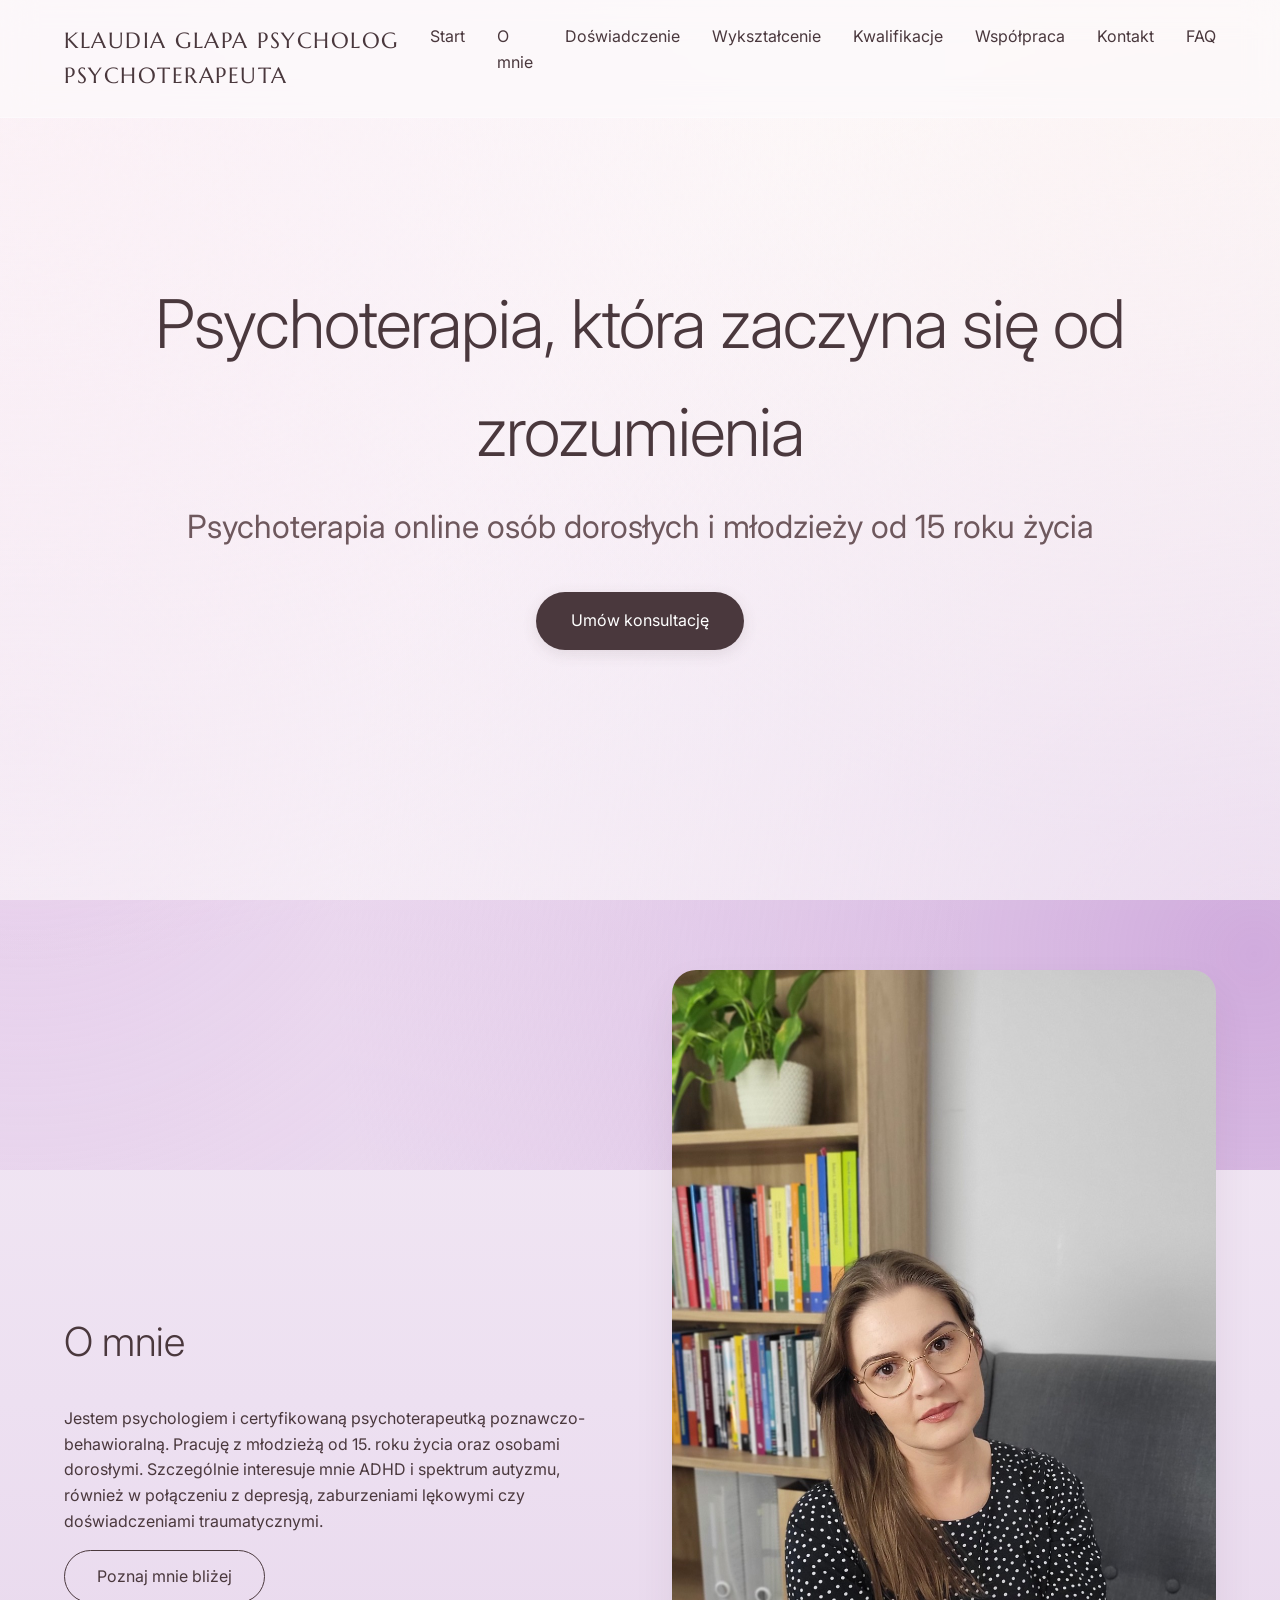
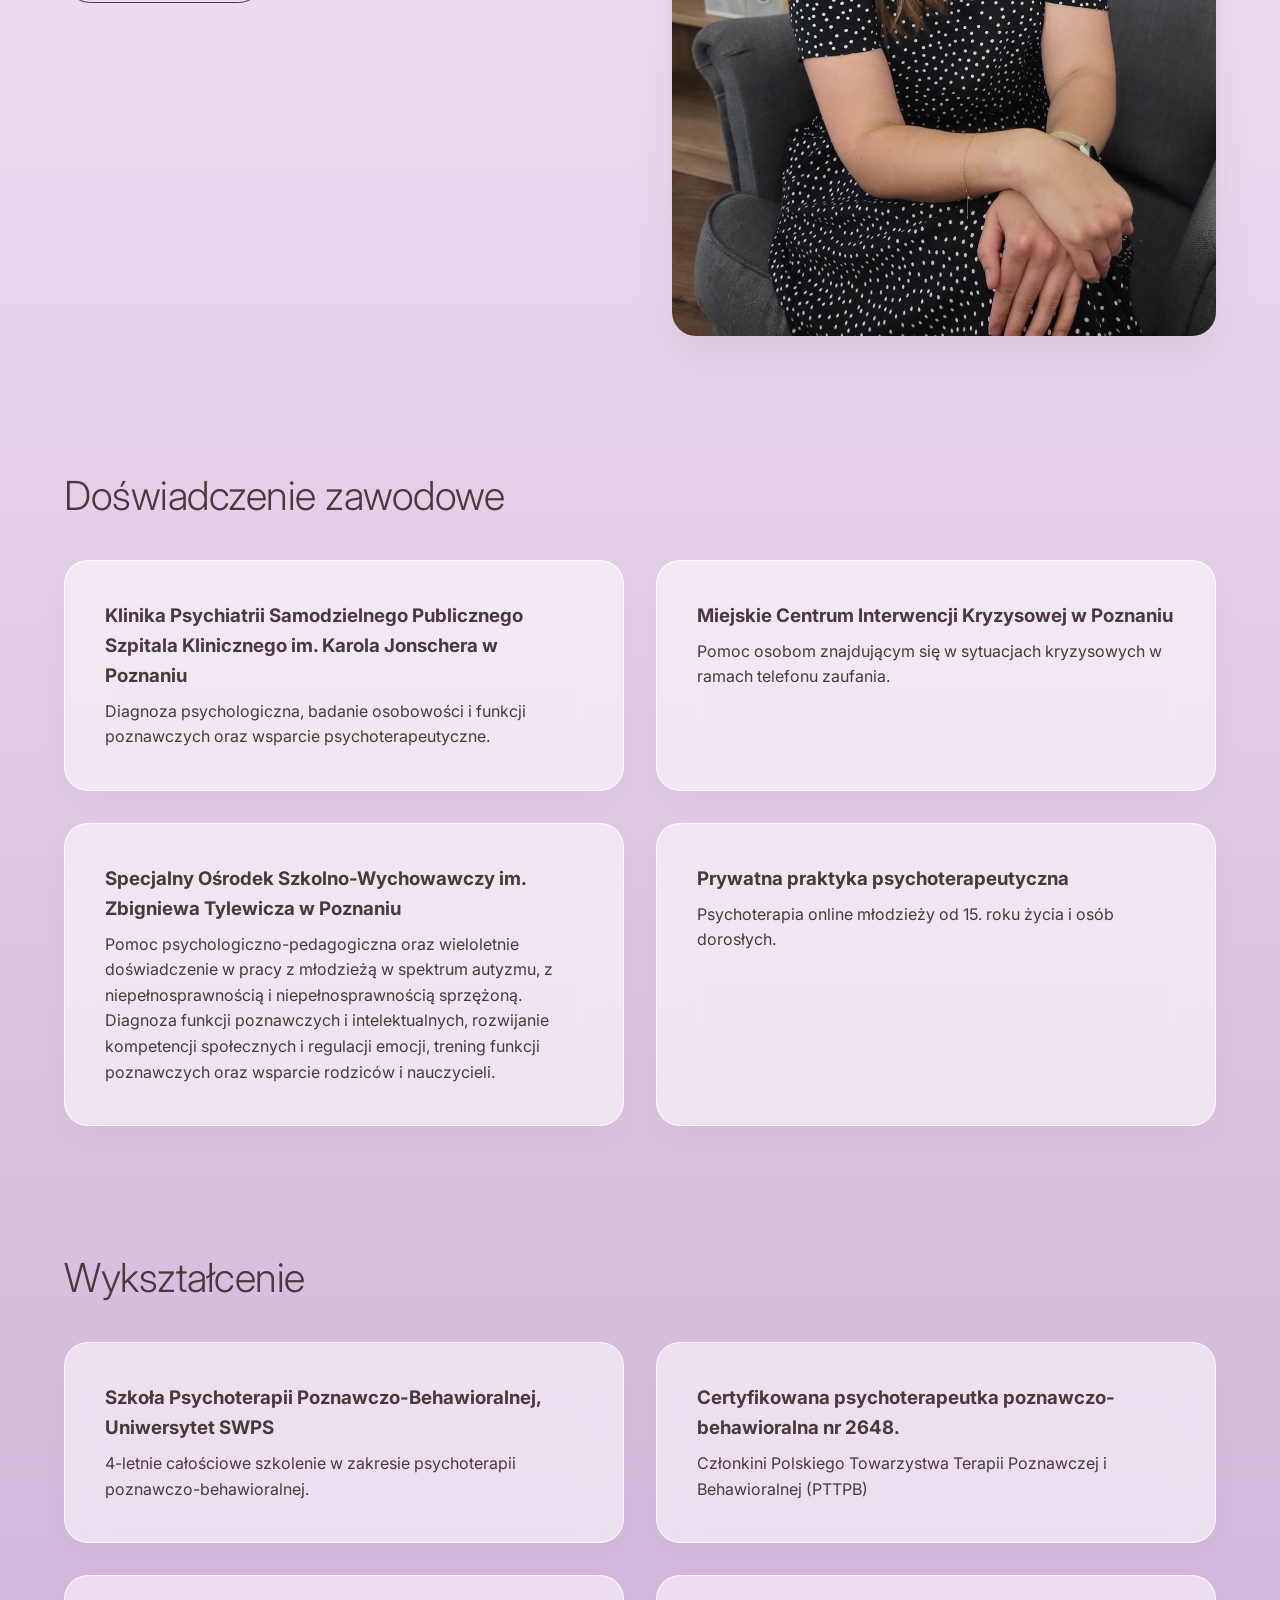
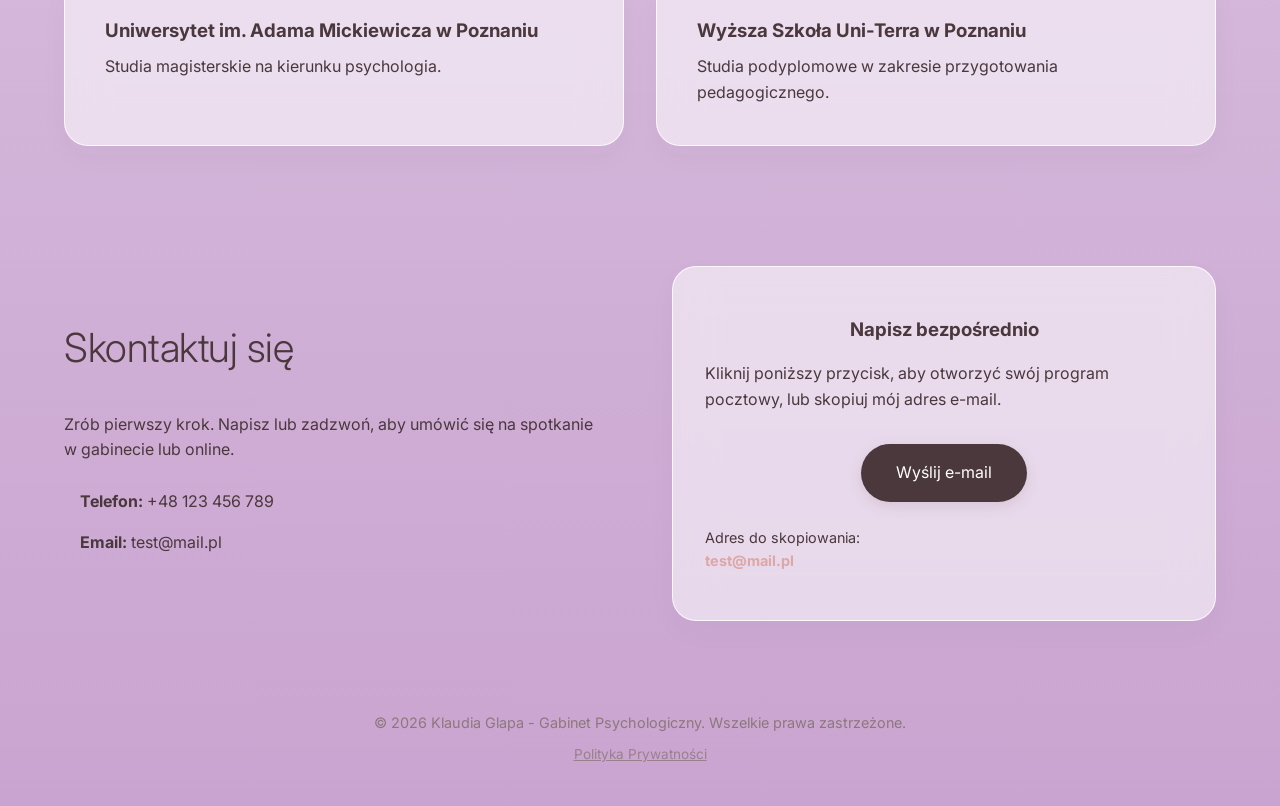
==== commit 74c47eba: "Site update" ====
--- a/index.html
+++ b/index.html
@@ -3,27 +3,41 @@
 <head>
     <meta charset="UTF-8">
     <meta name="viewport" content="width=device-width, initial-scale=1.0">
-    <title>Klaudia Glapa | Psycholog</title>
+    <title>Klaudia Glapa | Psycholog Psychoterapeuta</title>
+    <meta name="description" content="Gabinet psychologiczny Klaudia Glapa. Certyfikowana psychoterapeutka CBT. Profesjonalna psychoterapia online, wsparcie w kryzysie, ADHD oraz spektrum autyzmu.">
+    <meta property="og:title" content="Klaudia Glapa | Psycholog & Psychoterapeuta CBT">
+    <meta property="og:description" content="Profesjonalne wsparcie psychologiczne oraz psychoterapia online dla młodzieży i dorosłych.">
+    <meta property="og:type" content="website">
     <link rel="stylesheet" href="style.css">
     <link href="https://fonts.googleapis.com/css2?family=Inter:wght@300;400;600&display=swap" rel="stylesheet">
+    <link href="https://fonts.googleapis.com/css2?family=Marcellus&display=swap" rel="stylesheet">
+    <link rel="icon" type="image/x-icon" href="/favicon.ico">
 </head>
 <body>
 
     <nav class="navbar">
-        <a href="index.html" class="logo">Klaudia Glapa Psycholog</a>
+        <a href="index.html" class="logo">Klaudia Glapa Psycholog Psychoterapeuta</a>
         <ul class="nav-links">
             <li><a href="index.html#home">Start</a></li>
             <li><a href="index.html#o-mnie">O mnie</a></li>
-            <li><a href="index.html#oferta">Oferta</a></li>
-            <li><a href="index.html#certyfikaty">Certyfikaty</a></li>
+            <li><a href="index.html#doswiadczenie">Doświadczenie</a></li>
+            <li><a href="index.html#wyksztalcenie">Wykształcenie</a></li>
+            <li><a href="kwalifikacje.html">Kwalifikacje</a></li>
+            <li><a href="wspolpraca.html">Współpraca</a></li>
             <li><a href="index.html#kontakt">Kontakt</a></li>
+            <li><a href="faq.html">FAQ</a></li>
         </ul>
+        <button class="hamburger" aria-label="Otwórz menu">
+            <span></span>
+            <span></span>
+            <span></span>
+        </button>
     </nav>
 
     <header id="home" class="hero section fade-in">
         <div class="hero-content">
-            <h1>Znajdź swoją równowagę</h1>
-            <p>Profesjonalne wsparcie psychologiczne w drodze do wewnętrznego spokoju.</p>
+            <h1>Psychoterapia, która zaczyna się od zrozumienia</h1>
+            <p>Psychoterapia online osób dorosłych i młodzieży od 15 roku życia</p>
             <a href="index.html#kontakt" class="btn">Umów konsultację</a>
         </div>
     </header>
@@ -32,49 +46,72 @@
         <div class="container dual-col">
             <div class="text-content">
                 <h2>O mnie</h2>
-                <p>Lorem Ipsum is simply dummy text of the printing and typesetting industry. Lorem Ipsum has been the industry's standard dummy text ever since 1966...</p>
+                <p>Jestem psychologiem i certyfikowaną psychoterapeutką poznawczo-behawioralną. Pracuję z młodzieżą od 15. roku życia oraz osobami dorosłymi. Szczególnie interesuje mnie ADHD i spektrum autyzmu, również w połączeniu z depresją, zaburzeniami lękowymi czy doświadczeniami traumatycznymi.</p>
                 <a href="o-mnie.html" class="btn-outline">Poznaj mnie bliżej</a>
             </div>
             <div class="image-content">
-                <img src="https://images.unsplash.com/photo-1535957998253-26ae1ef29506?q=80&w=736&auto=format&fit=crop&ixlib=rb-4.1.0&ixid=M3wxMjA3fDB8MHxwaG90by1wYWdlfHx8fGVufDB8fHx8fA%3D%3D?auto=format&fit=crop&w=800&q=80" alt="Kojąca natura">
+                <img src="mainphoto.jpg?auto=format&fit=crop&w=800&q=80" alt="Psycholog psychoterapeuta">
             </div>
         </div>
     </section>
 
-    <section id="oferta" class="section fade-in">
+    <section id="doswiadczenie" class="section fade-in">
         <div class="container">
-            <h2>Oferta</h2>
-            <div class="grid-3">
-                <a href="konsultacja_1.html" class="card">
-                    <h3>Konsultacja 1</h3>
-                    <p>Lorem Ipsum is simply dummy text of the printing and typesetting industry...</p>
-                </a>
-                <a href="konsultacja_2.html" class="card">
-                    <h3>Konsultacja 2</h3>
-                    <p>Lorem Ipsum is simply dummy text of the printing and typesetting industry...</p>
-                </a>
-                <a href="konsultacja_3.html" class="card">
-                    <h3>Konsultacja 3</h3>
-                    <p>Lorem Ipsum is simply dummy text of the printing and typesetting industry...</p>
-                </a>
+            <h2>Doświadczenie zawodowe</h2>
+            
+            <div class="grid-2">
+                <div class="card" style="cursor: default;">
+                    <h3 style="margin-bottom: 0.5rem;">Klinika Psychiatrii Samodzielnego Publicznego Szpitala Klinicznego im. Karola Jonschera w Poznaniu</h3>
+                    <p>Diagnoza psychologiczna, badanie osobowości i funkcji poznawczych oraz wsparcie psychoterapeutyczne.</p>
+                </div>
+                
+                <div class="card" style="cursor: default;">
+                    <h3 style="margin-bottom: 0.5rem;">Miejskie Centrum Interwencji Kryzysowej w Poznaniu</h3>
+                    <p>Pomoc osobom znajdującym się w sytuacjach kryzysowych w ramach telefonu zaufania.</p>
+                </div>
+
+                <div class="card" style="cursor: default;">
+                    <h3 style="margin-bottom: 0.5rem;">Specjalny Ośrodek Szkolno-Wychowawczy im. Zbigniewa Tylewicza w Poznaniu</h3>
+                    <p>Pomoc psychologiczno-pedagogiczna oraz wieloletnie doświadczenie w pracy z młodzieżą w spektrum autyzmu, z niepełnosprawnością i niepełnosprawnością sprzężoną. Diagnoza funkcji poznawczych i intelektualnych, rozwijanie kompetencji społecznych i regulacji emocji, trening funkcji poznawczych oraz wsparcie rodziców i nauczycieli.</p>
+                </div>
+                
+                <div class="card" style="cursor: default;">
+                    <h3 style="margin-bottom: 0.5rem;">Prywatna praktyka psychoterapeutyczna</h3>
+                    <p>Psychoterapia online młodzieży od 15. roku życia i osób dorosłych.</p>
+                </div>
             </div>
+
         </div>
     </section>
 
-    <section id="certyfikaty" class="section fade-in">
+    <section id="wyksztalcenie" class="section fade-in">
         <div class="container">
-            <h2>Certyfikaty</h2>
-            <p class="subtitle">Moje kwalifikacje i ukończone szkolenia.</p>
+            <h2>Wykształcenie</h2>
+            
             <div class="grid-2">
-                <a href="certyfikaty.html" class="cert-item">
-                    <img src="https://images.unsplash.com/photo-1544928147-79a2dbc1f389?auto=format&fit=crop&w=600&q=80" alt="Certyfikat 1">
-                    <h4>Certyfikat 1</h4>
-                </a>
-                <a href="certyfikaty.html" class="cert-item">
-                    <img src="https://images.unsplash.com/photo-1540331547168-8b63109225b7?q=80&w=719&auto=format&fit=crop&ixlib=rb-4.1.0&ixid=M3wxMjA3fDB8MHxwaG90by1wYWdlfHx8fGVufDB8fHx8fA%3D%3D?auto=format&fit=crop&w=600&q=80" alt="Certyfikat 2">
-                    <h4>Certyfikat 2</h4>
-                </a>
+                <div class="card" style="cursor: default;">
+                    <h3 style="margin-bottom: 0.5rem;">Szkoła Psychoterapii Poznawczo-Behawioralnej, Uniwersytet SWPS</h3>
+                    <p>4-letnie całościowe szkolenie w zakresie psychoterapii poznawczo-behawioralnej.</p>
+                </div>
+
+                <div class="card" style="cursor: default;">
+                    <h3 style="margin-bottom: 0.5rem;">Certyfikowana psychoterapeutka poznawczo-behawioralna nr 2648.</h3>
+                    <p>Członkini Polskiego Towarzystwa Terapii Poznawczej i Behawioralnej (PTTPB)</p>
+                </div>
+                
+                <div class="card" style="cursor: default;">
+                    <h3 style="margin-bottom: 0.5rem;">Uniwersytet im. Adama Mickiewicza w Poznaniu</h3>
+                    <p>Studia magisterskie na kierunku psychologia.</p>
+                </div>
+
+                <div class="card" style="cursor: default;">
+                    <h3 style="margin-bottom: 0.5rem;">Wyższa Szkoła Uni-Terra w Poznaniu</h3>
+                    <p>Studia podyplomowe w zakresie przygotowania pedagogicznego.</p>
+                </div>
+                
+                
             </div>
+
         </div>
     </section>
 
@@ -88,7 +125,6 @@
                 <ul class="contact-info">
                     <li><strong>Telefon: </strong><a style="user-select: all;">+48 123 456 789</a></li>
                     <li><strong>Email: </strong> <a style=" user-select: all;">test@mail.pl</a></li>
-                    <li><strong>Adres: </strong> <a style=" user-select: all;">ul. Testowa 12, 00-000 Warszawa</a></li>
                 </ul>
                 </div>
             </div>
@@ -111,7 +147,12 @@
     </section>
 
     <footer>
-        <p>&copy; 2026 Klaudia Glapa - Gabinet Psychologiczny. Wszelkie prawa zastrzeżone.</p>
+        <div class="container" style="display: flex; flex-direction: column; align-items: center; gap: 0.6rem;">
+            <p>&copy; 2026 Klaudia Glapa - Gabinet Psychologiczny. Wszelkie prawa zastrzeżone.</p>
+            <p style="font-size: 0.85rem;">
+                <a href="polityka-prywatnosci.html" style="color: inherit; text-decoration: underline; opacity: 0.8; transition: opacity 0.3s ease;">Polityka Prywatności</a>
+            </p>
+        </div>
     </footer>
 
     <script src="script.js"></script>
--- a/style.css
+++ b/style.css
@@ -93,9 +93,11 @@
 }
 
 .logo {
-    font-weight: 600;
-    font-size: 1.2rem;
-    letter-spacing: 0.5px;
+    font-family: 'Marcellus', serif;
+    font-size: 1.35rem;
+    font-weight: 400;
+    letter-spacing: 1.5px;
+    text-transform: uppercase;
     text-decoration: none;
     color: var(--text-main);
 }
@@ -265,12 +267,6 @@
 }
 
 
-@media (max-width: 768px) {
-    .dual-col { grid-template-columns: 1fr; }
-    .hero h1 { font-size: 2.8rem; }
-    .nav-links { display: none; }
-}
-
 
 .subpage-header {
     padding: 120px 5% 20px;
@@ -320,4 +316,224 @@
     color: #ffffff;
     transform: translateY(-2px);
     box-shadow: 0 8px 25px rgba(74, 56, 61, 0.15);
+}
+
+.faq-item {
+    padding: 0 !important;
+    overflow: hidden;
+    transition: background 0.4s ease;
+}
+
+.faq-question {
+    width: 100%;
+    background: none;
+    border: none;
+    padding: 1.8rem 2.5rem;
+    display: flex;
+    justify-content: space-between;
+    align-items: center;
+    text-align: left;
+    font-family: inherit;
+    color: var(--text-main);
+    font-size: 1.15rem;
+    font-weight: 600;
+    cursor: pointer;
+    outline: none;
+    transition: color 0.3s ease;
+}
+
+.faq-question:hover {
+    color: #6e4650;
+}
+
+.faq-arrow {
+    width: 20px;
+    height: 20px;
+    fill: none;
+    stroke: var(--text-main);
+    stroke-width: 2.2;
+    stroke-linecap: round;
+    stroke-linejoin: round;
+    transition: transform 0.4s cubic-bezier(0.16, 1, 0.3, 1), stroke 0.3s ease;
+    flex-shrink: 0;
+    margin-left: 1rem;
+}
+
+.faq-question:hover .faq-arrow {
+    stroke: var(--accent);
+}
+
+/* Ukryta treść odpowiedzi */
+.faq-answer {
+    max-height: 0;
+    opacity: 0;
+    overflow: hidden;
+    padding: 0 2.5rem;
+    transition: max-height 0.4s cubic-bezier(0.16, 1, 0.3, 1), 
+                opacity 0.4s ease, 
+                padding 0.4s cubic-bezier(0.16, 1, 0.3, 1);
+}
+
+/* STAN OTWARTY */
+.faq-item.active .faq-answer {
+    max-height: 300px; /* Wystarczający limit dla treści pytań */
+    opacity: 1;
+    padding: 0 2.5rem 2rem 2.5rem;
+}
+
+.faq-item.active .faq-arrow {
+    transform: rotate(180deg); /* Obrót strzałki w górę */
+    stroke: var(--accent);
+}
+
+.text-content p,
+.card p,
+.cert-item p,
+.faq-answer p {
+    text-align: left;
+    hyphens: none;
+    -webkit-hyphens: none;
+    -ms-hyphens: none;
+}
+
+::-webkit-scrollbar {
+    width: 8px;
+}
+
+::-webkit-scrollbar-track {
+    background: var(--bg-top);
+}
+
+::-webkit-scrollbar-thumb {
+    background: var(--accent);
+    border-radius: 10px;
+    border: 2px solid var(--bg-top);
+}
+
+::-webkit-scrollbar-thumb:hover {
+    background: #c98e8b;
+}
+
+* {
+    scrollbar-width: thin;
+    scrollbar-color: var(--accent) var(--bg-top);
+}
+
+.hamburger {
+    display: none;
+    flex-direction: column;
+    justify-content: space-between;
+    width: 26px;
+    height: 19px;
+    background: transparent;
+    border: none;
+    cursor: pointer;
+    padding: 0;
+    z-index: 1001;
+}
+
+.hamburger span {
+    width: 100%;
+    height: 2px;
+    background-color: var(--text-main);
+    border-radius: 2px;
+    transition: all 0.3s ease;
+}
+
+.hamburger.active span:nth-child(1) {
+    transform: translateY(8.5px) rotate(45deg);
+}
+
+.hamburger.active span:nth-child(2) {
+    opacity: 0;
+}
+
+.hamburger.active span:nth-child(3) {
+    transform: translateY(-8.5px) rotate(-45deg);
+}
+
+@media (max-width: 768px) {
+    .hamburger {
+        display: flex;
+    }
+
+    .nav-links {
+        position: fixed;
+        top: 0;
+        right: -100%;
+        width: 100%;
+        height: 100vh;
+        background: rgba(253, 250, 251, 0.96);
+        backdrop-filter: blur(20px);
+        -webkit-backdrop-filter: blur(20px);
+        flex-direction: column;
+        justify-content: center;
+        align-items: center;
+        gap: 2rem;
+        transition: right 0.4s cubic-bezier(0.16, 1, 0.3, 1);
+        z-index: 1000;
+    }
+
+    .nav-links.active {
+        right: 0;
+    }
+
+    .nav-links a {
+        font-size: 1.25rem;
+    }
+}
+
+@media (max-width: 768px) {
+    .grid-2, .grid-3 {
+        grid-template-columns: 1fr !important;
+        gap: 1.2rem;
+    }
+
+    .card, .cert-item {
+        padding: 1.5rem !important;
+        border-radius: 18px;
+    }
+
+    .hero h1 {
+        font-size: 2.2rem !important;
+    }
+
+    .hero p {
+        font-size: 1.15rem !important;
+        margin-bottom: 1.8rem;
+    }
+
+    .subpage-header h1 {
+        font-size: 2.2rem !important;
+    }
+
+    h2 {
+        font-size: 1.8rem !important;
+        margin-bottom: 1.2rem;
+    }
+
+    .subtitle {
+        font-size: 1rem;
+        margin-top: -0.5rem;
+        margin-bottom: 1.5rem;
+    }
+
+    .section {
+        padding: 40px 4% 30px !important;
+        scroll-margin-top: 70px;
+    }
+
+    .subpage-header {
+        padding: 100px 5% 15px !important;
+    }
+
+    .dual-col {
+        gap: 2rem;
+    }
+
+    /* 5. Zmniejszenie przycisków, by nie przytłaczały ekranu */
+    .btn, .btn-outline {
+        padding: 0.8rem 1.8rem;
+        font-size: 0.95rem;
+    }
 }
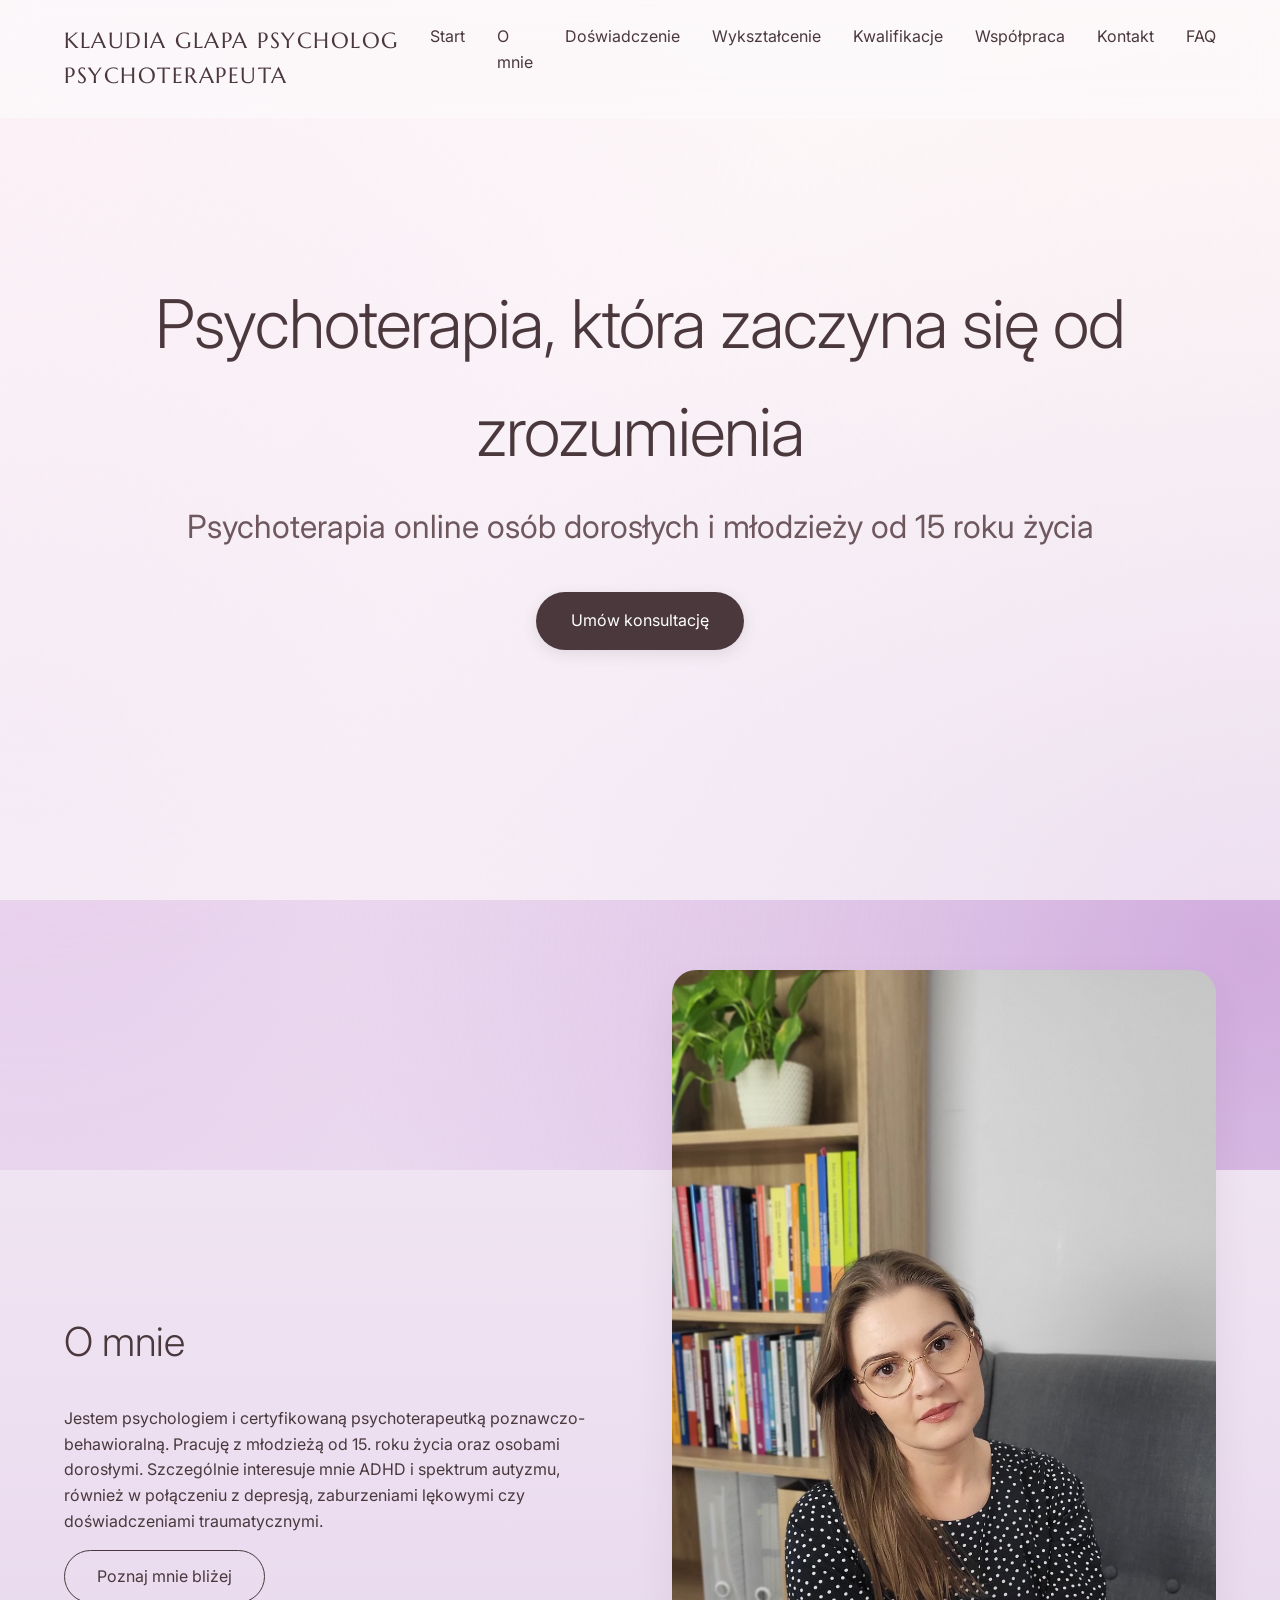
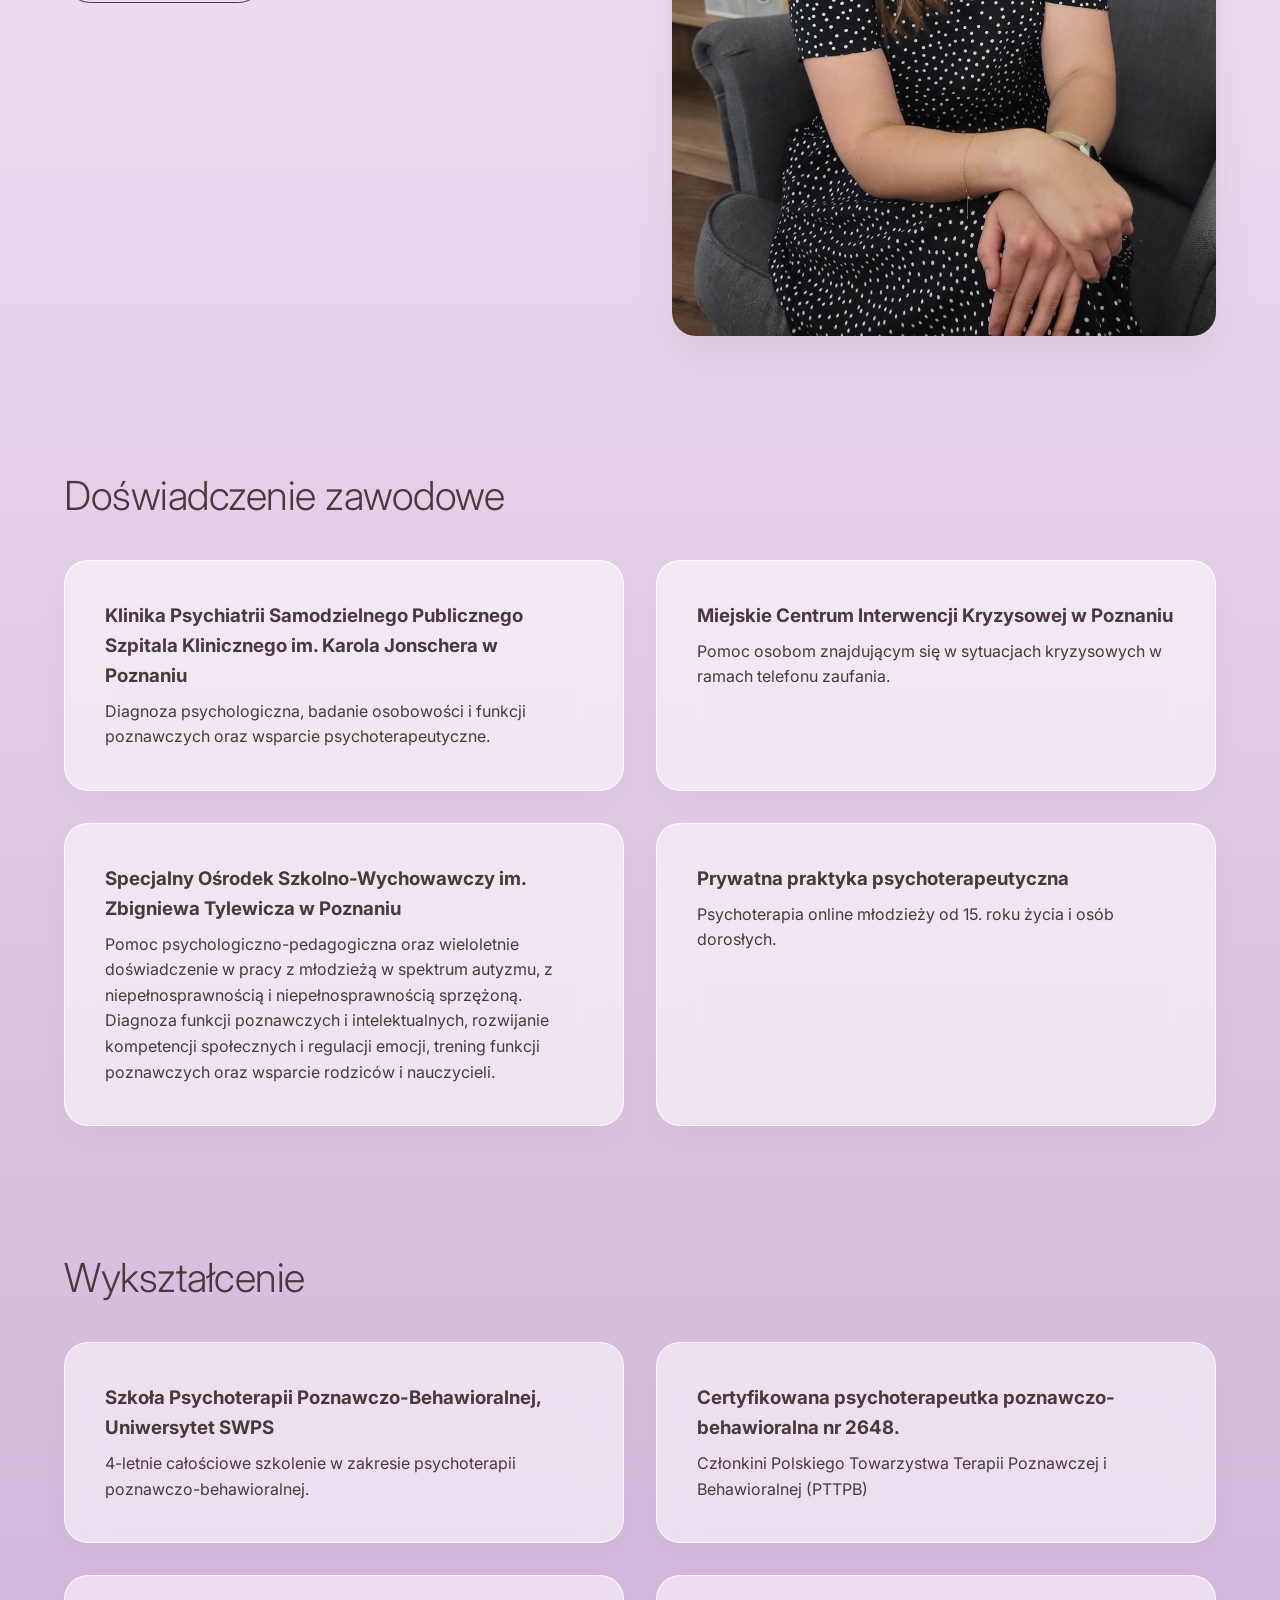
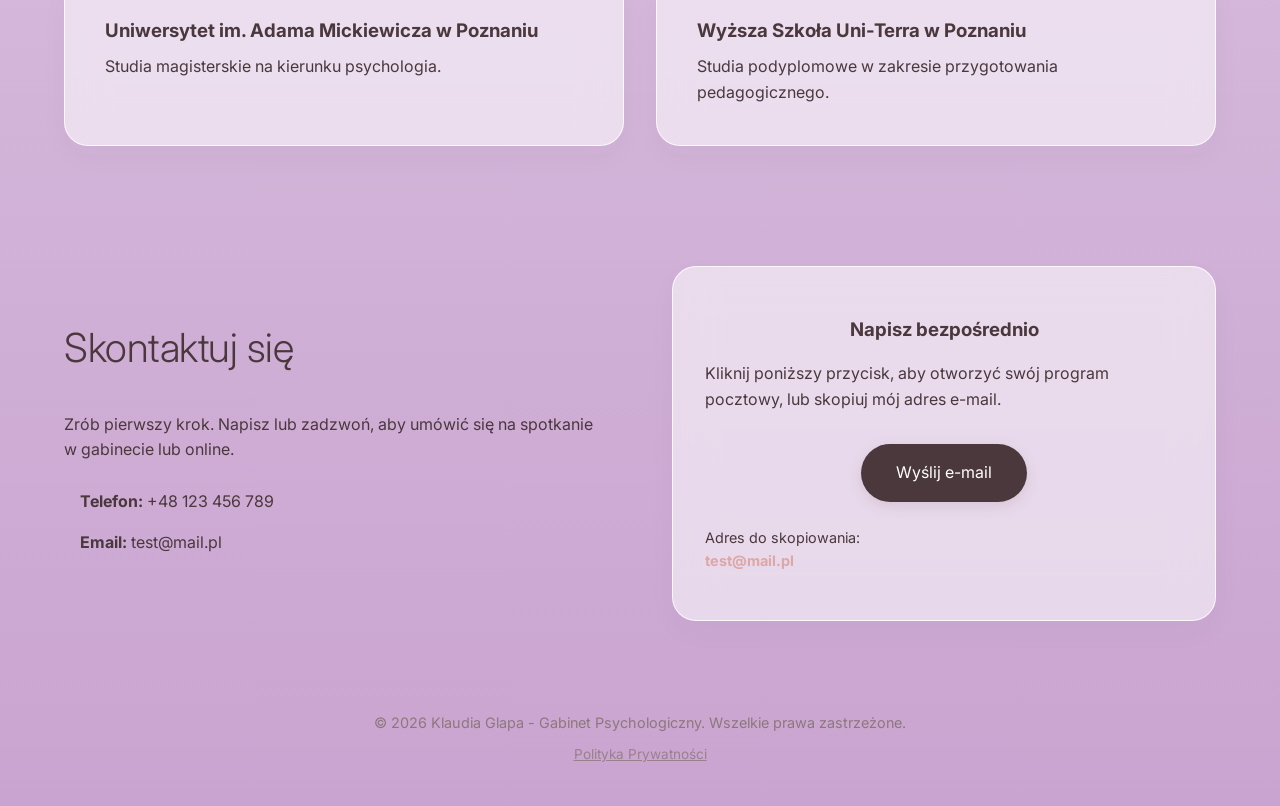
==== commit 1ad232ee: "Repair assets" ====
--- a/index.html
+++ b/index.html
@@ -1,160 +1,161 @@
-<!DOCTYPE html>
-<html lang="pl">
-<head>
-    <meta charset="UTF-8">
-    <meta name="viewport" content="width=device-width, initial-scale=1.0">
-    <title>Klaudia Glapa | Psycholog Psychoterapeuta</title>
-    <meta name="description" content="Gabinet psychologiczny Klaudia Glapa. Certyfikowana psychoterapeutka CBT. Profesjonalna psychoterapia online, wsparcie w kryzysie, ADHD oraz spektrum autyzmu.">
-    <meta property="og:title" content="Klaudia Glapa | Psycholog & Psychoterapeuta CBT">
-    <meta property="og:description" content="Profesjonalne wsparcie psychologiczne oraz psychoterapia online dla młodzieży i dorosłych.">
-    <meta property="og:type" content="website">
-    <link rel="stylesheet" href="style.css">
-    <link href="https://fonts.googleapis.com/css2?family=Inter:wght@300;400;600&display=swap" rel="stylesheet">
-    <link href="https://fonts.googleapis.com/css2?family=Marcellus&display=swap" rel="stylesheet">
-    <link rel="icon" type="image/x-icon" href="/favicon.ico">
-</head>
-<body>
-
-    <nav class="navbar">
-        <a href="index.html" class="logo">Klaudia Glapa Psycholog Psychoterapeuta</a>
-        <ul class="nav-links">
-            <li><a href="index.html#home">Start</a></li>
-            <li><a href="index.html#o-mnie">O mnie</a></li>
-            <li><a href="index.html#doswiadczenie">Doświadczenie</a></li>
-            <li><a href="index.html#wyksztalcenie">Wykształcenie</a></li>
-            <li><a href="kwalifikacje.html">Kwalifikacje</a></li>
-            <li><a href="wspolpraca.html">Współpraca</a></li>
-            <li><a href="index.html#kontakt">Kontakt</a></li>
-            <li><a href="faq.html">FAQ</a></li>
-        </ul>
-        <button class="hamburger" aria-label="Otwórz menu">
-            <span></span>
-            <span></span>
-            <span></span>
-        </button>
-    </nav>
-
-    <header id="home" class="hero section fade-in">
-        <div class="hero-content">
-            <h1>Psychoterapia, która zaczyna się od zrozumienia</h1>
-            <p>Psychoterapia online osób dorosłych i młodzieży od 15 roku życia</p>
-            <a href="index.html#kontakt" class="btn">Umów konsultację</a>
-        </div>
-    </header>
-
-    <section id="o-mnie" class="section fade-in">
-        <div class="container dual-col">
-            <div class="text-content">
-                <h2>O mnie</h2>
-                <p>Jestem psychologiem i certyfikowaną psychoterapeutką poznawczo-behawioralną. Pracuję z młodzieżą od 15. roku życia oraz osobami dorosłymi. Szczególnie interesuje mnie ADHD i spektrum autyzmu, również w połączeniu z depresją, zaburzeniami lękowymi czy doświadczeniami traumatycznymi.</p>
-                <a href="o-mnie.html" class="btn-outline">Poznaj mnie bliżej</a>
-            </div>
-            <div class="image-content">
-                <img src="mainphoto.jpg?auto=format&fit=crop&w=800&q=80" alt="Psycholog psychoterapeuta">
-            </div>
-        </div>
-    </section>
-
-    <section id="doswiadczenie" class="section fade-in">
-        <div class="container">
-            <h2>Doświadczenie zawodowe</h2>
-            
-            <div class="grid-2">
-                <div class="card" style="cursor: default;">
-                    <h3 style="margin-bottom: 0.5rem;">Klinika Psychiatrii Samodzielnego Publicznego Szpitala Klinicznego im. Karola Jonschera w Poznaniu</h3>
-                    <p>Diagnoza psychologiczna, badanie osobowości i funkcji poznawczych oraz wsparcie psychoterapeutyczne.</p>
-                </div>
-                
-                <div class="card" style="cursor: default;">
-                    <h3 style="margin-bottom: 0.5rem;">Miejskie Centrum Interwencji Kryzysowej w Poznaniu</h3>
-                    <p>Pomoc osobom znajdującym się w sytuacjach kryzysowych w ramach telefonu zaufania.</p>
-                </div>
-
-                <div class="card" style="cursor: default;">
-                    <h3 style="margin-bottom: 0.5rem;">Specjalny Ośrodek Szkolno-Wychowawczy im. Zbigniewa Tylewicza w Poznaniu</h3>
-                    <p>Pomoc psychologiczno-pedagogiczna oraz wieloletnie doświadczenie w pracy z młodzieżą w spektrum autyzmu, z niepełnosprawnością i niepełnosprawnością sprzężoną. Diagnoza funkcji poznawczych i intelektualnych, rozwijanie kompetencji społecznych i regulacji emocji, trening funkcji poznawczych oraz wsparcie rodziców i nauczycieli.</p>
-                </div>
-                
-                <div class="card" style="cursor: default;">
-                    <h3 style="margin-bottom: 0.5rem;">Prywatna praktyka psychoterapeutyczna</h3>
-                    <p>Psychoterapia online młodzieży od 15. roku życia i osób dorosłych.</p>
-                </div>
-            </div>
-
-        </div>
-    </section>
-
-    <section id="wyksztalcenie" class="section fade-in">
-        <div class="container">
-            <h2>Wykształcenie</h2>
-            
-            <div class="grid-2">
-                <div class="card" style="cursor: default;">
-                    <h3 style="margin-bottom: 0.5rem;">Szkoła Psychoterapii Poznawczo-Behawioralnej, Uniwersytet SWPS</h3>
-                    <p>4-letnie całościowe szkolenie w zakresie psychoterapii poznawczo-behawioralnej.</p>
-                </div>
-
-                <div class="card" style="cursor: default;">
-                    <h3 style="margin-bottom: 0.5rem;">Certyfikowana psychoterapeutka poznawczo-behawioralna nr 2648.</h3>
-                    <p>Członkini Polskiego Towarzystwa Terapii Poznawczej i Behawioralnej (PTTPB)</p>
-                </div>
-                
-                <div class="card" style="cursor: default;">
-                    <h3 style="margin-bottom: 0.5rem;">Uniwersytet im. Adama Mickiewicza w Poznaniu</h3>
-                    <p>Studia magisterskie na kierunku psychologia.</p>
-                </div>
-
-                <div class="card" style="cursor: default;">
-                    <h3 style="margin-bottom: 0.5rem;">Wyższa Szkoła Uni-Terra w Poznaniu</h3>
-                    <p>Studia podyplomowe w zakresie przygotowania pedagogicznego.</p>
-                </div>
-                
-                
-            </div>
-
-        </div>
-    </section>
-
-    <section id="kontakt" class="section fade-in">
-        <div class="container dual-col">
-            <div class="text-content">
-                <h2>Skontaktuj się</h2>
-                <p>Zrób pierwszy krok. Napisz lub zadzwoń, aby umówić się na spotkanie w gabinecie lub online.</p>
-                <br>
-                <div style="margin-left: 1rem;">
-                <ul class="contact-info">
-                    <li><strong>Telefon: </strong><a style="user-select: all;">+48 123 456 789</a></li>
-                    <li><strong>Email: </strong> <a style=" user-select: all;">test@mail.pl</a></li>
-                </ul>
-                </div>
-            </div>
-            <div class="form-content">
-                <div class="card" style="text-align: center; padding: 3rem 2rem;">
-                    <h3 style="margin-bottom: 1rem;">Napisz bezpośrednio</h3>
-                    <p style="margin-bottom: 2rem;">Kliknij poniższy przycisk, aby otworzyć swój program pocztowy, lub skopiuj mój adres e-mail.</p>
-        
-                    <a href="mailto:test@mail.pl?subject=Konsultacja psychologiczna" class="btn">
-                     Wyślij e-mail
-                    </a>
-        
-                    <p style="margin-top: 1.5rem; font-size: 0.9rem;">
-                         Adres do skopiowania:<br>
-                    <strong style="color: var(--accent); user-select: all;">test@mail.pl</strong>
-                    </p>
-                </div>
-            </div>
-        </div>
-    </section>
-
-    <footer>
-        <div class="container" style="display: flex; flex-direction: column; align-items: center; gap: 0.6rem;">
-            <p>&copy; 2026 Klaudia Glapa - Gabinet Psychologiczny. Wszelkie prawa zastrzeżone.</p>
-            <p style="font-size: 0.85rem;">
-                <a href="polityka-prywatnosci.html" style="color: inherit; text-decoration: underline; opacity: 0.8; transition: opacity 0.3s ease;">Polityka Prywatności</a>
-            </p>
-        </div>
-    </footer>
-
-    <script src="script.js"></script>
-</body>
-</html>+<!DOCTYPE html>
+<html lang="pl">
+<head>
+    <meta charset="UTF-8">
+    <meta name="viewport" content="width=device-width, initial-scale=1.0">
+    <title>Klaudia Glapa | Psycholog Psychoterapeuta</title>
+    <meta name="description" content="Gabinet psychologiczny Klaudia Glapa. Certyfikowana psychoterapeutka CBT. Profesjonalna psychoterapia online, wsparcie w kryzysie, ADHD oraz spektrum autyzmu.">
+    <meta property="og:title" content="Klaudia Glapa | Psycholog & Psychoterapeuta CBT">
+    <meta property="og:description" content="Profesjonalne wsparcie psychologiczne oraz psychoterapia online dla młodzieży i dorosłych.">
+    <meta property="og:type" content="website">
+    <link rel="canonical" href="https://klaudiaglapa.pl/">
+    <link rel="stylesheet" href="style.css">
+    <link href="https://fonts.googleapis.com/css2?family=Inter:wght@300;400;600&display=swap" rel="stylesheet">
+    <link href="https://fonts.googleapis.com/css2?family=Marcellus&display=swap" rel="stylesheet">
+    <link rel="icon" type="image/x-icon" href="/favicon.ico">
+</head>
+<body>
+
+    <nav class="navbar">
+        <a href="/" class="logo">Klaudia Glapa Psycholog Psychoterapeuta</a>
+        <ul class="nav-links">
+            <li><a href="/#home">Start</a></li>
+            <li><a href="/#o-mnie">O mnie</a></li>
+            <li><a href="/#doswiadczenie">Doświadczenie</a></li>
+            <li><a href="/#wyksztalcenie">Wykształcenie</a></li>
+            <li><a href="/kwalifikacje">Kwalifikacje</a></li>
+            <li><a href="/wspolpraca">Współpraca</a></li>
+            <li><a href="/#kontakt">Kontakt</a></li>
+            <li><a href="/faq">FAQ</a></li>
+        </ul>
+        <button class="hamburger" aria-label="Otwórz menu">
+            <span></span>
+            <span></span>
+            <span></span>
+        </button>
+    </nav>
+
+    <header id="home" class="hero section fade-in">
+        <div class="hero-content">
+            <h1>Psychoterapia, która zaczyna się od zrozumienia</h1>
+            <p>Psychoterapia online osób dorosłych i młodzieży od 15 roku życia</p>
+            <a href="/#kontakt" class="btn">Umów konsultację</a>
+        </div>
+    </header>
+
+    <section id="o-mnie" class="section fade-in">
+        <div class="container dual-col">
+            <div class="text-content">
+                <h2>O mnie</h2>
+                <p>Jestem psychologiem i certyfikowaną psychoterapeutką poznawczo-behawioralną. Pracuję z młodzieżą od 15. roku życia oraz osobami dorosłymi. Szczególnie interesuje mnie ADHD i spektrum autyzmu, również w połączeniu z depresją, zaburzeniami lękowymi czy doświadczeniami traumatycznymi.</p>
+                <a href="/o-mnie" class="btn-outline">Poznaj mnie bliżej</a>
+            </div>
+            <div class="image-content">
+                <img src="mainphoto.jpg?auto=format&fit=crop&w=800&q=80" alt="Psycholog psychoterapeuta">
+            </div>
+        </div>
+    </section>
+
+    <section id="doswiadczenie" class="section fade-in">
+        <div class="container">
+            <h2>Doświadczenie zawodowe</h2>
+
+            <div class="grid-2">
+                <div class="card" style="cursor: default;">
+                    <h3 style="margin-bottom: 0.5rem;">Klinika Psychiatrii Samodzielnego Publicznego Szpitala Klinicznego im. Karola Jonschera w Poznaniu</h3>
+                    <p>Diagnoza psychologiczna, badanie osobowości i funkcji poznawczych oraz wsparcie psychoterapeutyczne.</p>
+                </div>
+
+                <div class="card" style="cursor: default;">
+                    <h3 style="margin-bottom: 0.5rem;">Miejskie Centrum Interwencji Kryzysowej w Poznaniu</h3>
+                    <p>Pomoc osobom znajdującym się w sytuacjach kryzysowych w ramach telefonu zaufania.</p>
+                </div>
+
+                <div class="card" style="cursor: default;">
+                    <h3 style="margin-bottom: 0.5rem;">Specjalny Ośrodek Szkolno-Wychowawczy im. Zbigniewa Tylewicza w Poznaniu</h3>
+                    <p>Pomoc psychologiczno-pedagogiczna oraz wieloletnie doświadczenie w pracy z młodzieżą w spektrum autyzmu, z niepełnosprawnością i niepełnosprawnością sprzężoną. Diagnoza funkcji poznawczych i intelektualnych, rozwijanie kompetencji społecznych i regulacji emocji, trening funkcji poznawczych oraz wsparcie rodziców i nauczycieli.</p>
+                </div>
+
+                <div class="card" style="cursor: default;">
+                    <h3 style="margin-bottom: 0.5rem;">Prywatna praktyka psychoterapeutyczna</h3>
+                    <p>Psychoterapia online młodzieży od 15. roku życia i osób dorosłych.</p>
+                </div>
+            </div>
+
+        </div>
+    </section>
+
+    <section id="wyksztalcenie" class="section fade-in">
+        <div class="container">
+            <h2>Wykształcenie</h2>
+
+            <div class="grid-2">
+                <div class="card" style="cursor: default;">
+                    <h3 style="margin-bottom: 0.5rem;">Szkoła Psychoterapii Poznawczo-Behawioralnej, Uniwersytet SWPS</h3>
+                    <p>4-letnie całościowe szkolenie w zakresie psychoterapii poznawczo-behawioralnej.</p>
+                </div>
+
+                <div class="card" style="cursor: default;">
+                    <h3 style="margin-bottom: 0.5rem;">Certyfikowana psychoterapeutka poznawczo-behawioralna nr 2648.</h3>
+                    <p>Członkini Polskiego Towarzystwa Terapii Poznawczej i Behawioralnej (PTTPB)</p>
+                </div>
+
+                <div class="card" style="cursor: default;">
+                    <h3 style="margin-bottom: 0.5rem;">Uniwersytet im. Adama Mickiewicza w Poznaniu</h3>
+                    <p>Studia magisterskie na kierunku psychologia.</p>
+                </div>
+
+                <div class="card" style="cursor: default;">
+                    <h3 style="margin-bottom: 0.5rem;">Wyższa Szkoła Uni-Terra w Poznaniu</h3>
+                    <p>Studia podyplomowe w zakresie przygotowania pedagogicznego.</p>
+                </div>
+
+
+            </div>
+
+        </div>
+    </section>
+
+    <section id="kontakt" class="section fade-in">
+        <div class="container dual-col">
+            <div class="text-content">
+                <h2>Skontaktuj się</h2>
+                <p>Zrób pierwszy krok. Napisz lub zadzwoń, aby umówić się na spotkanie w gabinecie lub online.</p>
+                <br>
+                <div style="margin-left: 1rem;">
+                <ul class="contact-info">
+                    <li><strong>Telefon: </strong><a style="user-select: all;">+48 123 456 789</a></li>
+                    <li><strong>Email: </strong> <a style=" user-select: all;">test@mail.pl</a></li>
+                </ul>
+                </div>
+            </div>
+            <div class="form-content">
+                <div class="card" style="text-align: center; padding: 3rem 2rem;">
+                    <h3 style="margin-bottom: 1rem;">Napisz bezpośrednio</h3>
+                    <p style="margin-bottom: 2rem;">Kliknij poniższy przycisk, aby otworzyć swój program pocztowy, lub skopiuj mój adres e-mail.</p>
+
+                    <a href="mailto:test@mail.pl?subject=Konsultacja psychologiczna" class="btn">
+                     Wyślij e-mail
+                    </a>
+
+                    <p style="margin-top: 1.5rem; font-size: 0.9rem;">
+                         Adres do skopiowania:<br>
+                    <strong style="color: var(--accent); user-select: all;">test@mail.pl</strong>
+                    </p>
+                </div>
+            </div>
+        </div>
+    </section>
+
+    <footer>
+        <div class="container" style="display: flex; flex-direction: column; align-items: center; gap: 0.6rem;">
+            <p>&copy; 2026 Klaudia Glapa - Gabinet Psychologiczny. Wszelkie prawa zastrzeżone.</p>
+            <p style="font-size: 0.85rem;">
+                <a href="/polityka-prywatnosci" style="color: inherit; text-decoration: underline; opacity: 0.8; transition: opacity 0.3s ease;">Polityka Prywatności</a>
+            </p>
+        </div>
+    </footer>
+
+    <script src="script.js"></script>
+</body>
+</html>
